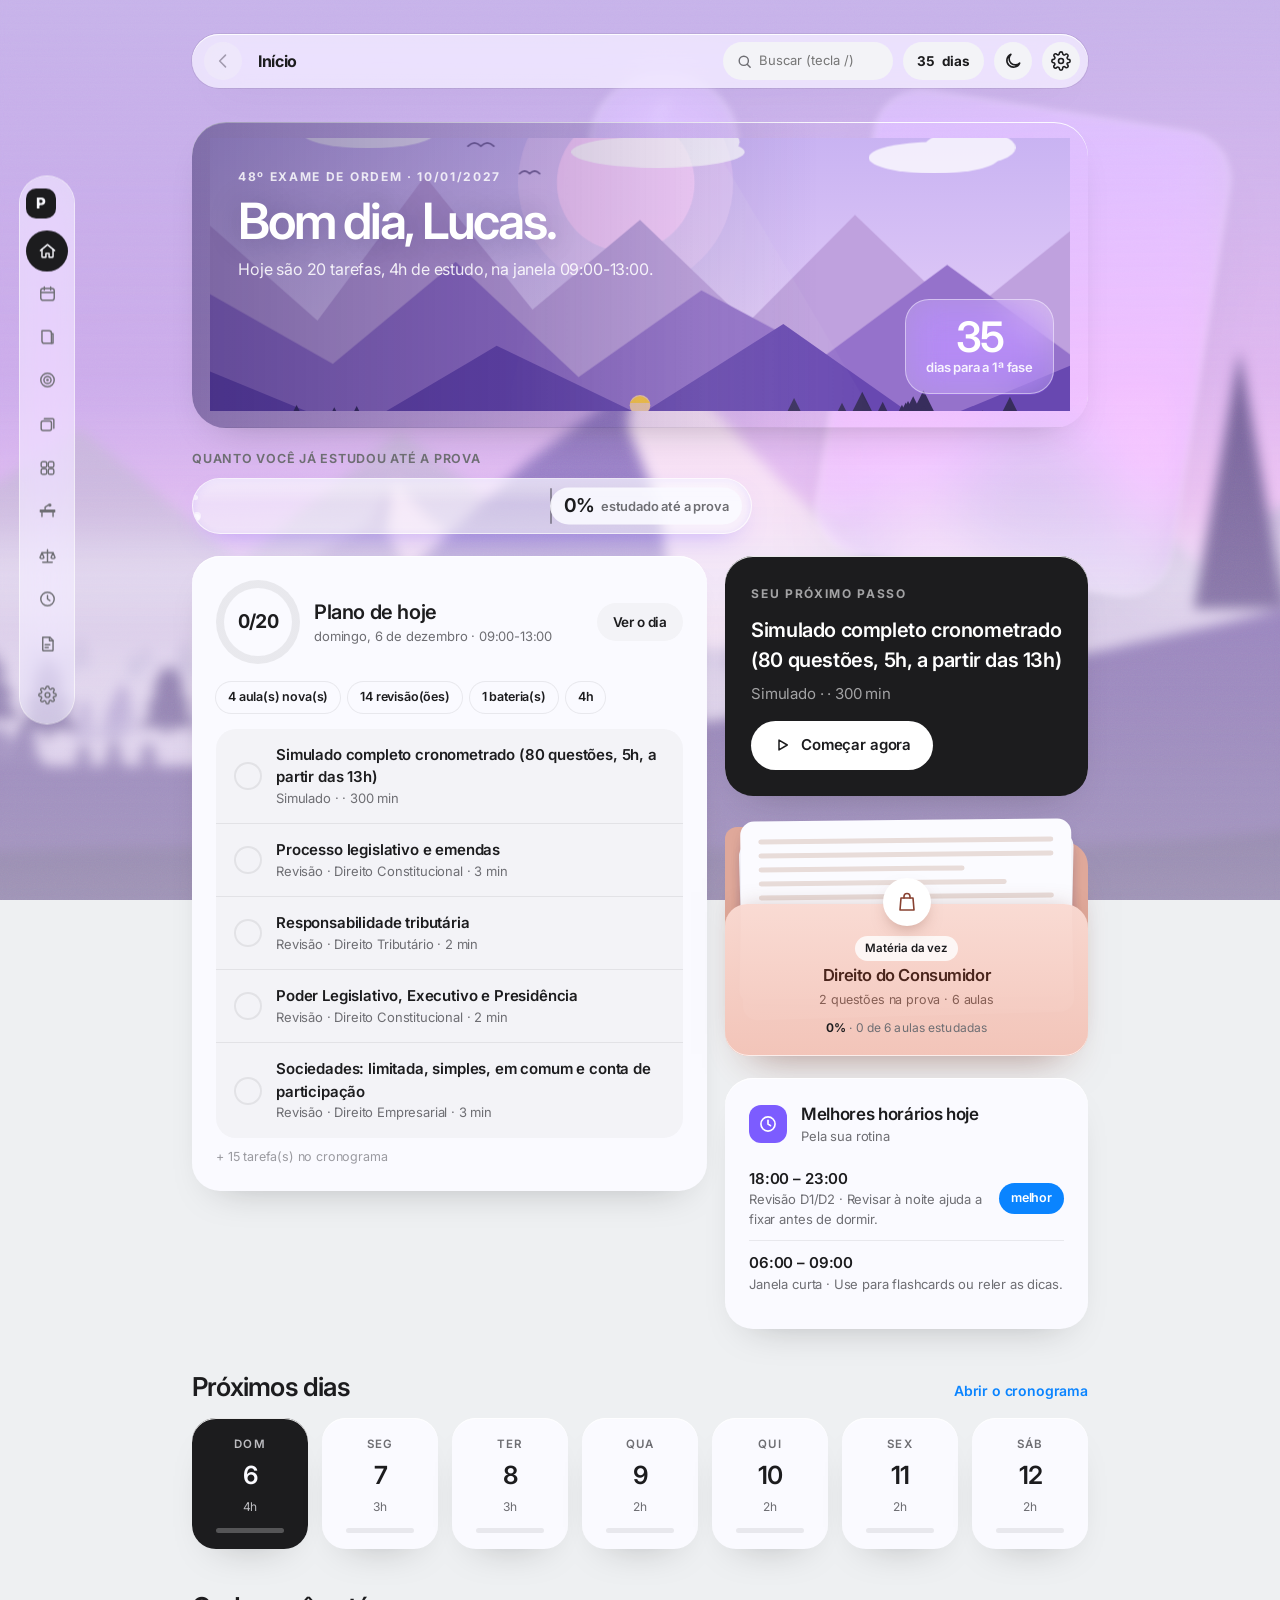
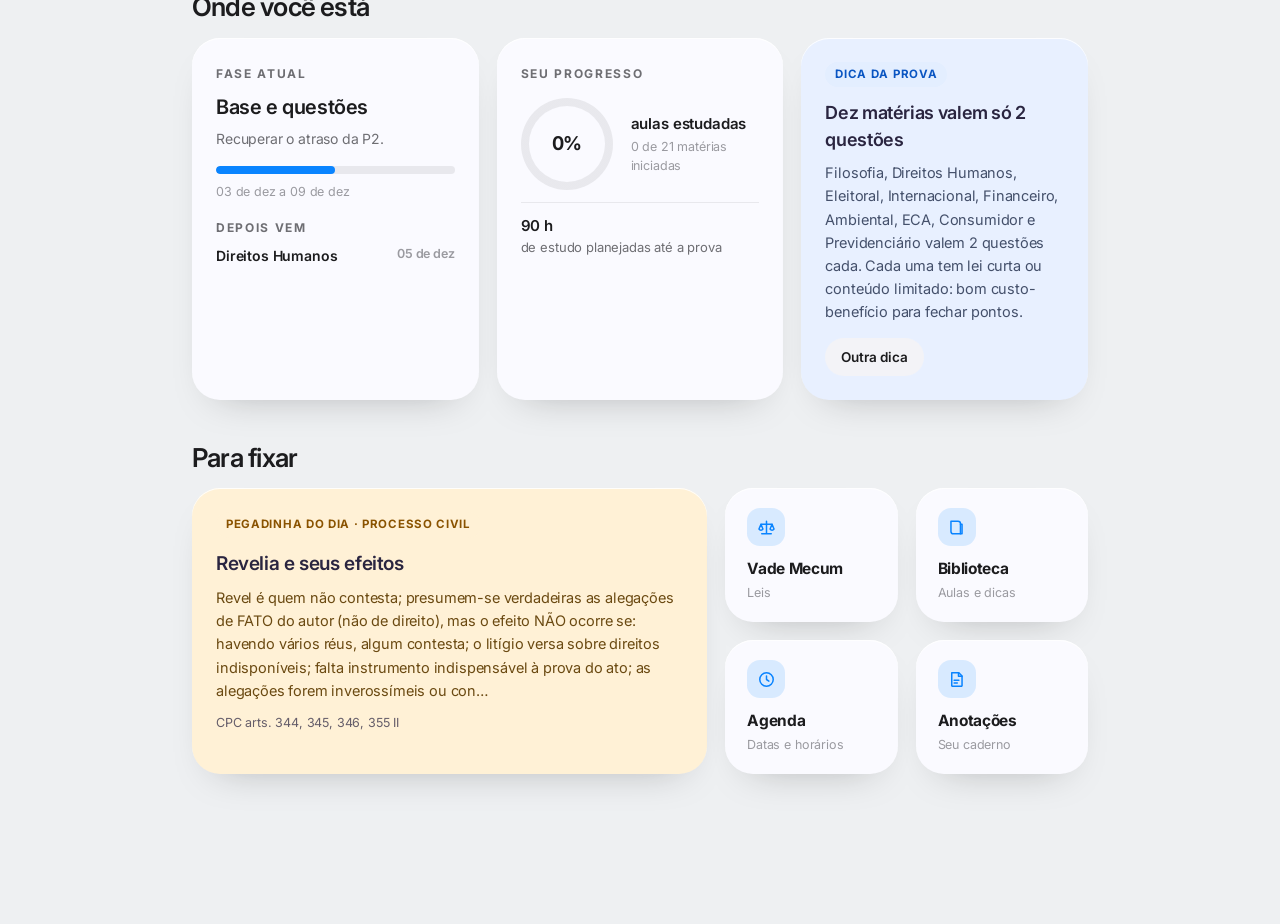
==== novo/index.html @ 9c70353f "Petrus novo: sons mais suaves e graves, volume, formato e cores das pastas, barra no menu" ====
<!doctype html>
<html lang="pt-BR">
<head>
<meta charset="utf-8">
<meta name="viewport" content="width=device-width,initial-scale=1">
<title>Petrus</title>
<meta name="description" content="Petrus: curso, cronograma, vade mecum e agenda para o Exame de Ordem.">
<link rel="preconnect" href="https://fonts.googleapis.com">
<link href="https://fonts.googleapis.com/css2?family=Inter:wght@400;500;600;700&display=swap" rel="stylesheet">
<link rel="stylesheet" href="css/petrus.css?v=20">
<link rel="stylesheet" href="css/layout.css?v=20">
<link rel="stylesheet" href="css/rend.css?v=4">
<link rel="stylesheet" href="css/pasta.css?v=2">
<link rel="stylesheet" href="css/lei.css?v=1">
<link rel="stylesheet" href="css/suave.css?v=3">
<link rel="stylesheet" href="css/ajustes.css?v=1">
</head>
<body>
<div class="bgfx" aria-hidden="true"><div class="bgl a"></div><div class="bgl b"></div><b class="g1"></b><b class="g2"></b><b class="g3"></b><div class="veil"></div><div class="grain"></div></div>
<nav class="rail" aria-label="Menu principal"></nav>
<main class="stage">
  <header class="bar">
    <button class="ib" id="back" aria-label="Voltar"><svg viewBox="0 0 24 24"><path d="M15 5l-7 7 7 7"/></svg></button>
    <div class="ttl" id="ttl">Petrus</div>
    <label class="find"><svg viewBox="0 0 24 24"><circle cx="11" cy="11" r="6.5"/><path d="M20 20l-4.2-4.2"/></svg><input id="gs" type="search" placeholder="Buscar (tecla /)" aria-label="Buscar"></label>
    <span class="chipc" title="Dias para a 1Âª fase"><b id="cnt">--</b> dias</span>
    <button class="ib" id="theme" type="button" aria-label="Alternar claro e escuro" title="Claro / escuro"></button>
    <button class="ib" id="cfg" type="button" aria-label="Abrir ajustes" title="Ajustes"></button>
  </header>
  <div id="view" class="view"></div>
</main>
<script src="dados/config.js"></script>
<script src="dados/materias.js"></script>
<script src="dados/rotina.js"></script>
<script src="dados/leis-indice.js"></script>
<script src="dados/dicas-fgv.js"></script>
<script src="dados/cerebro.js"></script>
<script src="dados/curso.js"></script>
<script src="dados/cronograma.js"></script>
<script src="dados/casos.js"></script>
<script src="dados/comentarios.js?v=2"></script>
<script src="dados/curso-extra.js?v=2"></script>
<script src="js/art.js?v=20"></script>
<script src="js/core.js?v=21"></script>
<script src="js/som.js?v=7"></script>
<script src="js/views.js?v=23"></script>
<script src="js/sim.js?v=20"></script>
<script src="js/ensino.js?v=21"></script>
<script src="js/aula.js?v=22"></script>
<script src="js/teste.js?v=21"></script>
<script src="js/praticar.js?v=20"></script>
<script src="js/rend.js?v=2"></script>
<script src="js/lei.js?v=1"></script>
<script src="js/main.js?v=24"></script>
<script src="js/ajustes.js?v=2"></script>
</body>
</html>
---- novo/css/petrus.css ----
/* PETRUS · site novo (base). 2D, minimalista, estilo Apple.
   Refs: Honk (blocos pastel), Duomo (cartoes em degrade + ilustracao plana), Coreetz/Loch/Segesta (paisagens 2D em camadas),
   Soundbeats (menu lateral de vidro que recolhe), Drops (cartas em leque), paleta neutra Ludba. */
:root{
  --accent:#0A84FF; --accent-ink:#fff; --accent-soft:color-mix(in srgb,var(--accent) 14%,transparent);
  --bg:#EEF0F2; --bg2:#ECEBE4; --surface:#FAFAFF; --surface2:#F3F3F7; --ink:#1C1C1E; --mut:#6E6E73; --mut2:#9A9AA0;
  --line:rgba(28,28,30,.08); --glass:rgba(250,250,255,.66); --shadow:0 1px 0 rgba(255,255,255,.9) inset,0 18px 40px -26px rgba(28,28,30,.35);
  --r:28px; --r2:20px; --r3:14px;
  --font:-apple-system,BlinkMacSystemFont,"SF Pro Display","SF Pro Text","Inter","Segoe UI",system-ui,sans-serif;
  --ease:cubic-bezier(.22,1,.36,1); --spring:cubic-bezier(.34,1.56,.64,1); --dur:.38s;
  --rail:92px; --fs:1;
}
:root[data-mode="dark"]{
  --bg:#0B0B0D; --bg2:#121215; --surface:#1A1A1E; --surface2:#222227; --ink:#F5F5F7; --mut:#A1A1A8; --mut2:#76767E;
  --line:rgba(255,255,255,.09); --glass:rgba(34,34,39,.66); --shadow:0 1px 0 rgba(255,255,255,.05) inset,0 18px 40px -26px rgba(0,0,0,.8);
}
*{box-sizing:border-box;margin:0;padding:0}
html{font-size:calc(16px*var(--fs));-webkit-text-size-adjust:100%}
body{font-family:var(--font);color:var(--ink);background:var(--bg);min-height:100vh;-webkit-font-smoothing:antialiased;letter-spacing:-.011em;line-height:1.5;overflow-x:hidden}
button,input,textarea,select{font:inherit;color:inherit}
button{cursor:pointer;border:0;background:none}
a{color:inherit;text-decoration:none}
::selection{background:var(--accent-soft)}
:focus-visible{outline:2px solid var(--accent);outline-offset:2px;border-radius:8px}

/* ===== casca: menu lateral de vidro (recolhe como no Soundbeats) ===== */
.rail{position:fixed;left:14px;top:14px;bottom:14px;width:var(--rail);z-index:60;display:flex;flex-direction:column;gap:6px;padding:14px 10px;border-radius:32px;
  background:var(--glass);backdrop-filter:blur(26px) saturate(1.6);-webkit-backdrop-filter:blur(26px) saturate(1.6);box-shadow:var(--shadow),0 0 0 1px var(--line);
  transition:width var(--dur) var(--ease),box-shadow var(--dur) var(--ease);overflow:hidden}
.rail:hover,.rail.pin{width:244px}
.rail .brand{display:flex;align-items:center;gap:12px;padding:6px 10px 12px;font-weight:700;font-size:20px;letter-spacing:-.03em;white-space:nowrap}
.rail .brand i{flex:none;width:36px;height:36px;border-radius:12px;background:var(--ink);color:var(--surface);display:grid;place-items:center;font-style:normal;font-size:18px;font-weight:800}
.rail .grp{font-size:11px;font-weight:700;letter-spacing:.14em;text-transform:uppercase;color:var(--mut2);padding:10px 12px 4px;white-space:nowrap;opacity:0;height:0;overflow:hidden;transition:opacity .2s,height .2s}
.rail:hover .grp,.rail.pin .grp{opacity:1;height:28px}
.rail a,.rail .ri{display:flex;align-items:center;gap:14px;padding:11px 14px;border-radius:18px;font-weight:600;font-size:15px;color:var(--mut);white-space:nowrap;transition:background-color .2s,color .2s,transform var(--dur) var(--ease)}
.rail a svg,.rail .ri svg{flex:none;width:22px;height:22px;stroke:currentColor;fill:none;stroke-width:1.8;stroke-linecap:round;stroke-linejoin:round}
.rail a:hover,.rail .ri:hover{background:var(--accent-soft);color:var(--ink)}
.rail a.on{background:var(--ink);color:var(--surface)}
.rail .sp{flex:1}
.rail .sub{display:grid;gap:2px;margin:0 0 4px 22px;padding-left:12px;border-left:2px solid var(--line);max-height:0;overflow:hidden;opacity:0;transition:max-height .5s var(--ease),opacity .3s}
.rail:hover .sub.open,.rail.pin .sub.open{max-height:360px;opacity:1;overflow:auto}
.rail .sub a{padding:7px 10px;font-size:13.5px;font-weight:500;border-radius:12px}
.rail .sub a.on{background:var(--accent-soft);color:var(--ink)}
.rail .dot{width:9px;height:9px;border-radius:50%;flex:none}

.stage{margin-left:calc(var(--rail) + 36px);padding:22px 28px 90px 0;max-width:1240px}
.bar{position:sticky;top:14px;z-index:40;display:flex;align-items:center;gap:10px;padding:8px 8px 8px 10px;border-radius:999px;background:var(--glass);backdrop-filter:blur(22px) saturate(1.5);-webkit-backdrop-filter:blur(22px) saturate(1.5);box-shadow:var(--shadow),0 0 0 1px var(--line);margin-bottom:22px}
.bar .ttl{font-weight:700;font-size:17px;letter-spacing:-.02em;margin-right:auto;padding-left:6px;white-space:nowrap;overflow:hidden;text-overflow:ellipsis}
.bar .ib{width:42px;height:42px;border-radius:50%;display:grid;place-items:center;background:var(--surface2);color:var(--ink);transition:transform var(--dur) var(--spring),background-color .2s}
.bar .ib:hover{transform:scale(1.08);background:var(--accent-soft)}
.bar .ib svg{width:20px;height:20px;stroke:currentColor;fill:none;stroke-width:1.9;stroke-linecap:round;stroke-linejoin:round}
.bar .ib[disabled]{opacity:.35;pointer-events:none}
.bar .chipc{display:flex;align-items:center;gap:7px;padding:9px 14px;border-radius:999px;background:var(--surface2);font-weight:700;font-size:13.5px;white-space:nowrap}
.bar .chipc b{font-variant-numeric:tabular-nums}
.bar .find{position:relative;display:flex;align-items:center}
.bar .find input{width:200px;padding:11px 16px 11px 40px;border-radius:999px;border:0;background:var(--surface2);outline:0;font-size:14px;transition:width var(--dur) var(--ease),box-shadow .2s}
.bar .find input:focus{width:280px;box-shadow:0 0 0 2px var(--accent)}
.bar .find svg{position:absolute;left:13px;width:17px;height:17px;stroke:var(--mut);fill:none;stroke-width:2;stroke-linecap:round}

/* ===== tipografia e blocos ===== */
.view{animation:rise .6s var(--ease) both}
.view>*{animation:rise .7s var(--ease) both}
.view.na,.view.na>*{animation:none}
.rail .ri{width:100%;text-align:left}
.view>*:nth-child(2){animation-delay:.05s}.view>*:nth-child(3){animation-delay:.1s}.view>*:nth-child(4){animation-delay:.15s}.view>*:nth-child(5){animation-delay:.2s}.view>*:nth-child(6){animation-delay:.25s}
@keyframes rise{from{opacity:0;transform:translateY(16px)}to{opacity:1;transform:none}}
h1{font-size:clamp(34px,5.2vw,64px);font-weight:600;letter-spacing:-.045em;line-height:1.02}
h2{font-size:clamp(22px,2.6vw,30px);font-weight:600;letter-spacing:-.03em;line-height:1.1}
h3{font-size:18px;font-weight:600;letter-spacing:-.02em}
.eyebrow{font-size:12px;font-weight:700;letter-spacing:.14em;text-transform:uppercase;color:var(--mut)}
.lead{font-size:clamp(16px,1.5vw,19px);color:var(--mut);max-width:60ch;line-height:1.55}
.muted{color:var(--mut)}.tiny{font-size:12.5px;color:var(--mut2)}
.sec{margin:34px 0 14px;display:flex;align-items:baseline;gap:12px;flex-wrap:wrap}
.sec h2{margin-right:auto}
.sec a.more{font-weight:600;font-size:14px;color:var(--accent)}

.bento{display:grid;grid-template-columns:repeat(12,minmax(0,1fr));gap:16px}
.bento>*{min-width:0}
.c3{grid-column:span 3}.c4{grid-column:span 4}.c5{grid-column:span 5}.c6{grid-column:span 6}.c7{grid-column:span 7}.c8{grid-column:span 8}.c12{grid-column:1/-1}
@media(max-width:1000px){.c3,.c4,.c5,.c6,.c7,.c8{grid-column:span 6}}
@media(max-width:700px){.bento{gap:12px}.c3,.c4,.c5,.c6,.c7,.c8{grid-column:1/-1}}
.card{background:var(--surface);border-radius:var(--r);padding:24px;box-shadow:var(--shadow);position:relative;overflow:hidden}
.card.flat{box-shadow:none;background:var(--surface2)}
.card.tint{background:var(--t,var(--surface2));color:#2a2540}
.card.tint .muted,.card.tint .tiny{color:inherit;opacity:.72}
.rail .lb{opacity:0;transition:opacity .2s}
.rail:hover .lb,.rail.pin .lb{opacity:1}
.card.dark{background:#1C1C1E;color:#F5F5F7}
.card.dark .muted,.card.dark .tiny,.card.dark .eyebrow{color:rgba(245,245,247,.62)}
a.card,.card.tap{transition:transform var(--dur) var(--ease),box-shadow var(--dur) var(--ease);cursor:pointer}
a.card:hover,.card.tap:hover{transform:translateY(-4px)}
a.card:active,.card.tap:active{transform:scale(.985)}

.btn{display:inline-flex;align-items:center;gap:10px;padding:13px 22px;border-radius:999px;background:var(--ink);color:var(--surface);font-weight:600;font-size:15px;transition:transform var(--dur) var(--spring),opacity .2s,box-shadow var(--dur) var(--ease)}
.btn:hover{transform:translateY(-2px);box-shadow:0 12px 24px -12px rgba(28,28,30,.55)}
.btn:active{transform:scale(.96)}
.btn.acc{background:var(--accent);color:var(--accent-ink)}
.btn.ghost{background:var(--surface2);color:var(--ink)}
.btn.sm{padding:9px 16px;font-size:13.5px}
.btn svg{width:18px;height:18px;stroke:currentColor;fill:none;stroke-width:2;stroke-linecap:round;stroke-linejoin:round}
.chip{display:inline-flex;align-items:center;gap:6px;padding:6px 12px;border-radius:999px;background:var(--surface);color:var(--ink);font-size:12.5px;font-weight:600;box-shadow:0 0 0 1px var(--line)}
.chip.fill{background:var(--accent);color:var(--accent-ink);box-shadow:none}
.chips{display:flex;gap:8px;flex-wrap:wrap}

/* controle segmentado (Apple) */
.seg{display:inline-flex;gap:2px;padding:4px;border-radius:999px;background:var(--surface2);max-width:100%;overflow-x:auto}
.seg{scrollbar-width:none}.seg::-webkit-scrollbar{display:none}
.seg button{padding:9px 18px;border-radius:999px;font-weight:600;font-size:14px;color:var(--mut);white-space:nowrap;transition:background-color .25s,color .25s,box-shadow .25s}
.seg button.on{background:var(--surface);color:var(--ink);box-shadow:0 2px 8px rgba(28,28,30,.12)}

/* listas agrupadas (Ajustes do iOS) */
.group{background:var(--surface);border-radius:var(--r2);overflow:hidden;box-shadow:var(--shadow)}
.row{display:flex;align-items:center;gap:14px;padding:15px 18px;border-bottom:1px solid var(--line);min-width:0}
.row:last-child{border-bottom:0}
a.row,.row.tap{transition:background-color .2s;cursor:pointer}
a.row:hover,.row.tap:hover{background:var(--accent-soft)}
.row .grow{flex:1;min-width:0}
.row .grow b{display:block;font-weight:600}
.row .grow span{display:block;font-size:13px;color:var(--mut);overflow:hidden;text-overflow:ellipsis}
.row .ic{flex:none;width:38px;height:38px;border-radius:12px;display:grid;place-items:center;background:var(--c,var(--accent));color:#fff}
.row .ic svg{width:20px;height:20px;stroke:currentColor;fill:none;stroke-width:2;stroke-linecap:round;stroke-linejoin:round}
.row .go{flex:none;color:var(--mut2);font-size:20px}
.chk{flex:none;width:28px;height:28px;border-radius:50%;box-shadow:inset 0 0 0 2px var(--line);display:grid;place-items:center;transition:background-color .25s,transform .35s var(--spring),box-shadow .25s}
.chk svg{width:16px;height:16px;stroke:#fff;fill:none;stroke-width:3;stroke-linecap:round;stroke-linejoin:round;transform:scale(0);transition:transform .35s var(--spring)}
.chk.on{background:var(--accent);box-shadow:none;transform:scale(1.08)}
.chk.on svg{transform:scale(1)}
.row.done .grow b{text-decoration:line-through;color:var(--mut)}

/* switch */
.sw{flex:none;width:52px;height:32px;border-radius:999px;background:var(--surface2);box-shadow:inset 0 0 0 1px var(--line);position:relative;transition:background-color .3s}
.sw::after{content:"";position:absolute;left:3px;top:3px;width:26px;height:26px;border-radius:50%;background:#fff;box-shadow:0 2px 6px rgba(0,0,0,.28);transition:transform .35s var(--spring)}
.sw.on{background:var(--accent)}.sw.on::after{transform:translateX(20px)}

/* progresso */
.prog{height:8px;border-radius:99px;background:var(--line);overflow:hidden}
.prog i{display:block;height:100%;border-radius:99px;background:var(--accent);width:var(--p,0%);transition:width 1s var(--ease)}
.ring{--p:0;--s:84px;width:var(--s);height:var(--s);border-radius:50%;background:conic-gradient(var(--accent) calc(var(--p)*1%),var(--line) 0);display:grid;place-items:center;flex:none}
.ring::before{content:"";grid-area:1/1;width:calc(var(--s) - 16px);height:calc(var(--s) - 16px);border-radius:50%;background:var(--surface)}
.ring b{grid-area:1/1;position:relative;font-size:19px;font-weight:700;letter-spacing:-.03em;font-variant-numeric:tabular-nums}

/* ===== cena 2D (hero) ===== */
.scene{position:relative;border-radius:36px;overflow:hidden;min-height:clamp(340px,52vh,520px);isolation:isolate;box-shadow:var(--shadow)}
.scene svg.art{position:absolute;inset:0;width:100%;height:100%;z-index:-1}
.scene .ly{transition:transform .5s var(--ease);will-change:transform}
.scene::after{content:"";position:absolute;inset:0;background:linear-gradient(90deg,rgba(30,20,80,.42),rgba(30,20,80,0) 70%);z-index:-1;pointer-events:none}
.scene .in{position:relative;padding:clamp(24px,4vw,48px);color:#fff;display:flex;flex-direction:column;gap:14px;max-width:640px}
.scene h1{color:#fff;text-shadow:0 2px 30px rgba(20,10,60,.25)}
.scene .lead{color:rgba(255,255,255,.88)}
.scene .btn{background:#fff;color:#1C1C1E}
.scene .btn.ghost{background:rgba(255,255,255,.22);color:#fff;backdrop-filter:blur(12px)}
.glassb{background:rgba(255,255,255,.22);backdrop-filter:blur(18px) saturate(1.5);-webkit-backdrop-filter:blur(18px) saturate(1.5);border:1px solid rgba(255,255,255,.45);color:#fff;border-radius:24px;padding:16px 20px}

/* cartao de materia (Duomo) */
.mcard{display:flex;flex-direction:column;justify-content:space-between;min-height:210px;padding:22px;border-radius:var(--r);color:#2a2540;background:linear-gradient(160deg,var(--c1),var(--c2));position:relative;overflow:hidden;isolation:isolate;transition:transform var(--dur) var(--ease)}
.mcard:hover{transform:translateY(-5px)}
.mcard svg.art{position:absolute;right:-6%;bottom:-4%;width:78%;height:78%;z-index:-1;opacity:.95}
.mcard .chip{align-self:flex-start;background:rgba(255,255,255,.85);box-shadow:none;color:#2a2540}
.mcard h3{font-size:22px;line-height:1.1;max-width:11ch;margin-top:12px}
.mcard .meta{font-size:12.5px;font-weight:600;opacity:.7}
.mcard .prog{background:rgba(255,255,255,.55);margin-top:10px;max-width:70%}
.mcard .prog i{background:#2a2540}
.grid2{display:grid;grid-template-columns:repeat(auto-fill,minmax(260px,1fr));gap:16px}

/* aulas */
.prose{font-size:17px;line-height:1.75;max-width:70ch}
.prose p{margin:0 0 14px}.prose ul,.prose ol{margin:0 0 14px;padding-left:22px;display:grid;gap:6px}
.prose b{font-weight:650}
.tbw{overflow-x:auto;margin:14px 0;border-radius:var(--r3);box-shadow:0 0 0 1px var(--line)}
.tb{border-collapse:collapse;width:100%;font-size:14.5px;line-height:1.45}
.tb th{background:var(--surface2);text-align:left;font-weight:700;padding:10px 14px;white-space:nowrap}
.tb td{padding:10px 14px;border-top:1px solid var(--line);vertical-align:top}
.co{margin:16px 0;padding:16px 18px;border-radius:var(--r2);background:var(--surface2);border-left:4px solid var(--accent)}
.co .cl{display:block;font-size:11.5px;font-weight:800;letter-spacing:.12em;text-transform:uppercase;margin-bottom:4px;color:var(--accent)}
.co p{margin:0}.co.co-pg{border-color:#FF9F0A}.co.co-pg .cl{color:#C77700}.co.co-go{border-color:#30D158}.co.co-go .cl{color:#1E9A3E}.co.co-ex{border-color:#BF5AF2}.co.co-ex .cl{color:#9B38CC}
details.bk{background:var(--surface);border-radius:var(--r2);box-shadow:var(--shadow);margin-bottom:12px;overflow:hidden}
details.bk summary{list-style:none;display:flex;align-items:center;gap:14px;padding:18px 20px;cursor:pointer}
details.bk summary::-webkit-details-marker{display:none}
details.bk summary .n{flex:none;width:34px;height:34px;border-radius:50%;background:var(--surface2);display:grid;place-items:center;font-weight:700;font-size:14px}
details.bk summary .t{flex:1;min-width:0;font-weight:600;font-size:16.5px;letter-spacing:-.02em}
details.bk summary .t small{display:block;font-weight:500;font-size:13px;color:var(--mut)}
details.bk summary .car{transition:transform .35s var(--ease);color:var(--mut2)}
details.bk[open] summary .car{transform:rotate(90deg)}
details.bk .bd{padding:4px 22px 22px}
.tip{background:var(--surface);border-radius:var(--r2);padding:18px 20px;box-shadow:var(--shadow);display:grid;gap:8px}
.tip .k{justify-self:start}
.tip h4{font-size:16.5px;font-weight:650;letter-spacing:-.02em}
.tip p{font-size:14.5px;color:var(--mut);line-height:1.55}
.tip .src{font-size:12px;color:var(--mut2)}
.kpg{background:#FFF1D6;color:#8A5300}.kreg{background:#E3EEFF;color:#0A55C2}.kpr{background:#FFE1E1;color:#B3261E}.kme{background:#E2F7E8;color:#1E7A3A}.kpa{background:#EFE5FF;color:#6A2FBF}.kmn{background:#FFE6F3;color:#B0286E}
:root[data-mode="dark"] .kpg{background:#3a2a0a;color:#ffc766}:root[data-mode="dark"] .kreg{background:#0f2748;color:#7db4ff}:root[data-mode="dark"] .kpr{background:#40171a;color:#ff8f89}:root[data-mode="dark"] .kme{background:#12301b;color:#7fe09a}:root[data-mode="dark"] .kpa{background:#2a1a47;color:#c9a6ff}:root[data-mode="dark"] .kmn{background:#43152d;color:#ff9fcd}
.kbadge{display:inline-flex;padding:4px 10px;border-radius:999px;font-size:11.5px;font-weight:700;letter-spacing:.06em;text-transform:uppercase}

/* calendario */
.cal{display:grid;grid-template-columns:repeat(7,1fr);gap:6px}
.cal .h{font-size:11px;font-weight:700;color:var(--mut2);text-align:center;letter-spacing:.1em;text-transform:uppercase;padding:4px 0}
.cal .d{aspect-ratio:1;border-radius:14px;display:grid;place-items:center;font-weight:600;font-size:14px;background:var(--surface2);color:var(--mut);position:relative;transition:transform .25s var(--spring),background-color .2s;cursor:pointer}
.cal .d:hover{transform:scale(1.1)}
.cal .d.has{background:color-mix(in srgb,var(--accent) calc(var(--i,0)*45% + 10%),var(--surface2));color:var(--ink)}
.cal .d.on{background:var(--ink);color:var(--surface)}
.cal .d.today{box-shadow:0 0 0 2px var(--accent)}
.cal .d.off{opacity:.25;pointer-events:none}
.cal .d.prova{background:#FF453A;color:#fff}
.cal .d i{position:absolute;bottom:5px;width:5px;height:5px;border-radius:50%;background:#30D158}

/* semana / horarios */
.week{display:grid;grid-template-columns:repeat(7,minmax(0,1fr));gap:10px}
.wd{background:var(--surface);border-radius:var(--r2);padding:12px;display:grid;gap:6px;align-content:start;box-shadow:var(--shadow);min-height:180px}
.wd h4{font-size:12px;letter-spacing:.12em;text-transform:uppercase;color:var(--mut);font-weight:700}
.blk{border-radius:12px;padding:7px 9px;font-size:12px;font-weight:600;line-height:1.25;background:var(--surface2);color:var(--mut)}
.blk small{display:block;font-weight:500;opacity:.8}
.blk.aula{background:#E3EEFF;color:#0A55C2}.blk.estagio{background:#FFE1E1;color:#B3261E}.blk.treino{background:#E2F7E8;color:#1E7A3A}.blk.estudo{background:#EFE5FF;color:#6A2FBF}
.blk.free{background:transparent;box-shadow:inset 0 0 0 1.5px var(--accent);color:var(--accent)}
@media(max-width:900px){.week{grid-template-columns:1fr 1fr}}

/* vade mecum */
.art{padding:16px 18px;border-bottom:1px solid var(--line)}
.art:last-child{border-bottom:0}
.art .an{font-weight:700;font-size:14px;color:var(--accent);margin-bottom:4px}
.art .at{font-size:15.5px;line-height:1.65;white-space:pre-wrap}
.art mark{background:#FFE98A;color:#000;border-radius:4px;padding:0 2px}

/* notas */
.note{background:var(--surface);border-radius:var(--r2);padding:16px 18px;box-shadow:var(--shadow);display:grid;gap:6px}
.note .nt{font-weight:650}.note .nx{white-space:pre-wrap;color:var(--mut);font-size:14.5px}
textarea.in,input.in{width:100%;border:0;border-radius:var(--r3);padding:14px 16px;background:var(--surface2);outline:0;resize:vertical;font-size:15px;line-height:1.5;box-shadow:inset 0 0 0 1px transparent;transition:box-shadow .2s}
textarea.in:focus,input.in:focus{box-shadow:inset 0 0 0 2px var(--accent)}

/* cores (configuracoes) */
.swatches{display:flex;gap:12px;flex-wrap:wrap}
.swatches button{width:44px;height:44px;border-radius:50%;background:var(--c);box-shadow:0 0 0 3px var(--surface),0 0 0 5px transparent;transition:transform .3s var(--spring),box-shadow .25s}
.swatches button:hover{transform:scale(1.12)}
.swatches button.on{box-shadow:0 0 0 3px var(--surface),0 0 0 5px var(--c)}

.toast{position:fixed;left:50%;bottom:30px;transform:translate(-50%,0);padding:12px 20px;border-radius:999px;background:var(--ink);color:var(--surface);font-weight:600;font-size:14px;z-index:99;animation:toast 2.4s var(--ease) both}
@keyframes toast{0%{opacity:0;transform:translate(-50%,20px)}12%,85%{opacity:1;transform:translate(-50%,0)}100%{opacity:0;transform:translate(-50%,10px)}}
.empty{padding:34px;text-align:center;color:var(--mut)}

/* celular: menu vira barra inferior */
@media(max-width:820px){
  .rail{left:12px;right:12px;top:auto;bottom:12px;width:auto!important;flex-direction:row;padding:8px;border-radius:28px;justify-content:space-around;overflow-x:auto}
  .rail .brand,.rail .grp,.rail .sub,.rail .sp,.rail span.lb{display:none!important}
  .rail a,.rail .ri{padding:12px 16px;gap:0;flex:none}
  .stage{margin:0;padding:14px 16px 110px}
  .bar .find{display:none}
}
@media (prefers-reduced-motion:reduce){*,*::before,*::after{animation-duration:.001ms!important;animation-iteration-count:1!important;transition-duration:.001ms!important}}
:root[data-motion="off"] *,:root[data-motion="off"] *::before{animation-duration:.001ms!important;transition-duration:.001ms!important}
---- novo/css/layout.css ----
/* PETRUS · camada de layout (v1.1): mais respiro nas margens, menu lateral que empurra o conteudo (sem sobrepor),
   animacao do menu, vidro fosco no fundo e cartoes de materia mais limpos. Carrega depois de petrus.css. */
:root{--rail-open:256px;--rail-closed:84px;--gutter:60px;--gap:22px}
body{--rw:var(--rail-open)}
body.rc{--rw:var(--rail-closed)}

/* ===== fundo: vidro fosco ===== */
.bgfx{position:fixed;inset:0;z-index:-1;overflow:hidden;pointer-events:none}
.bgfx i{position:absolute;border-radius:50%;filter:blur(80px);opacity:.6;animation:bgdrift 18s ease-in-out infinite alternate}
.bgfx .o1{width:560px;height:560px;left:16%;top:-12%;background:#D3CBFF}
.bgfx .o2{width:480px;height:480px;right:-8%;top:26%;background:#FFDCC8;animation-delay:-6s}
.bgfx .o3{width:440px;height:440px;left:34%;bottom:-18%;background:#BFEBDD;animation-delay:-11s}
.bgfx b{position:absolute;border-radius:48px;background:rgba(255,255,255,.3);border:1px solid rgba(255,255,255,.75);backdrop-filter:blur(30px) saturate(1.5);-webkit-backdrop-filter:blur(30px) saturate(1.5);box-shadow:0 40px 80px -40px rgba(70,60,140,.28);animation:bgdrift 22s ease-in-out infinite alternate}
.bgfx .g1{width:360px;height:470px;right:6%;top:12%;transform:rotate(9deg)}
.bgfx .g2{width:280px;height:280px;left:30%;bottom:5%;transform:rotate(-11deg);border-radius:70px;animation-delay:-8s}
.bgfx .g3{width:150px;height:150px;left:46%;top:8%;border-radius:50%;animation-delay:-4s}
@keyframes bgdrift{from{translate:0 -14px}to{translate:10px 18px}}
:root[data-mode="dark"] .bgfx i{opacity:.34}
:root[data-mode="dark"] .bgfx .o1{background:#4B3FA8}:root[data-mode="dark"] .bgfx .o2{background:#8A4B2B}:root[data-mode="dark"] .bgfx .o3{background:#1F6B5A}
:root[data-mode="dark"] .bgfx b{background:rgba(255,255,255,.06);border-color:rgba(255,255,255,.14);box-shadow:none}

/* ===== fundo por secao: paisagem 2D desfocada + vidro fosco + grao ===== */
.bgfx i{display:none}
.bgl{position:absolute;inset:-4%;opacity:0;transition:opacity 1.4s ease;filter:blur(5px) saturate(1.05);transform:scale(1.02)}
.bgl.on{opacity:1}
.bgl svg{width:100%;height:100%;display:block;animation:bgfloat 40s ease-in-out infinite alternate}
@keyframes bgfloat{from{transform:scale(1.03) translate(-8px,0)}to{transform:scale(1.07) translate(10px,-6px)}}
.bgfx .veil{position:absolute;inset:0;background:linear-gradient(180deg,rgba(250,250,255,.46),rgba(250,250,255,.24) 42%,rgba(250,250,255,.5));backdrop-filter:blur(3px)}
:root[data-mode="dark"] .bgfx .veil{background:linear-gradient(180deg,rgba(8,8,16,.34),rgba(8,8,16,.12) 42%,rgba(8,8,16,.4))}
.bgfx .grain{position:absolute;inset:0;opacity:.09;mix-blend-mode:overlay;background-image:url("data:image/svg+xml,%3Csvg xmlns='http://www.w3.org/2000/svg' width='220' height='220'%3E%3Cfilter id='n'%3E%3CfeTurbulence type='fractalNoise' baseFrequency='.85' numOctaves='2' stitchTiles='stitch'/%3E%3C/filter%3E%3Crect width='100%25' height='100%25' filter='url(%23n)'/%3E%3C/svg%3E")}
.bgfx b{background:rgba(255,255,255,.2);border-color:rgba(255,255,255,.55);backdrop-filter:blur(34px) saturate(1.5);-webkit-backdrop-filter:blur(34px) saturate(1.5)}
@media(prefers-reduced-motion:reduce){.bgl svg{animation:none}}
:root[data-motion="off"] .bgl svg{animation:none}

/* ===== menu em pilula: recolhido por padrao, abre ao passar o mouse (vidro fosco + brilhos roxos) ===== */
.rail{position:fixed;left:20px;top:50%;bottom:auto;transform:translateY(-50%);width:54px!important;max-height:calc(100vh - 36px);padding:8px 6px;border-radius:999px;gap:2px;overflow-y:auto;overflow-x:hidden;scrollbar-width:none;
  background:rgba(250,250,255,.5);backdrop-filter:blur(30px) saturate(1.7);-webkit-backdrop-filter:blur(30px) saturate(1.7);box-shadow:0 0 0 1px rgba(255,255,255,.7),0 24px 60px -28px rgba(70,50,160,.45);
  transition:width .6s var(--ease),border-radius .6s var(--ease),box-shadow .5s var(--ease),padding .5s var(--ease)}
.rail::-webkit-scrollbar{display:none}
:root[data-mode="dark"] .rail{background:rgba(30,30,36,.5);box-shadow:0 0 0 1px rgba(255,255,255,.1),0 24px 60px -28px rgba(0,0,0,.8)}
.rail:hover,.rail.open{width:226px!important;border-radius:28px;padding:12px 10px}
.rail a svg,.rail .ri svg{width:19px;height:19px}
.rail>*{flex:none}
.rail>.sp{flex:0 0 6px}
.rail .brand{padding:4px 0 8px;justify-content:center;gap:12px}
.rail .brand i{width:30px;height:30px;font-size:15px;border-radius:10px}
.rail .bl{display:flex;align-items:center;gap:12px;white-space:nowrap}
.rail .brand .lb{font-size:19px}
.rail:hover .brand,.rail.open .brand{justify-content:flex-start;padding-left:6px}
.rail a,.rail .ri{position:relative;z-index:1;justify-content:center;gap:0;padding:10px 0;border-radius:999px;font-size:14px}
.rail:hover a,.rail.open a{justify-content:flex-start;gap:12px;padding:9px 12px;border-radius:16px}
.rail a.on{background:transparent;color:var(--surface)}
.rail a svg{flex:none}
.rail .lb{max-width:0;opacity:0;white-space:nowrap;overflow:hidden;transform:translateX(-8px);transition:max-width .5s var(--ease),opacity .3s,transform .5s var(--ease)}
.rail:hover .lb,.rail.open .lb{max-width:190px;opacity:1;transform:none;transition-delay:0s,.1s,0s}
.rail .grp{opacity:0;max-height:0;padding:0 14px;overflow:hidden;height:auto;transition:opacity .3s,max-height .4s var(--ease),padding .4s var(--ease)}
.rail:hover .grp,.rail.open .grp{opacity:1;max-height:40px;padding:14px 14px 6px;transition-delay:.1s,0s,0s}
.rail .ind{position:absolute;left:6px;right:6px;top:0;height:0;border-radius:999px;background:var(--ink);z-index:0;opacity:0;transition:top .55s var(--spring),height .4s var(--ease),left .5s var(--ease),right .5s var(--ease),border-radius .5s,opacity .3s}
.rail:hover .ind,.rail.open .ind{left:10px;right:10px;border-radius:16px}
.rail .sub{display:grid;margin:0 0 4px 22px;max-height:0;opacity:0;overflow:hidden;transition:max-height .6s var(--ease),opacity .3s}
.rail .sub a{flex:none;padding:7px 10px;font-size:13.5px;justify-content:flex-start;gap:10px}
.rail:hover .sub.open,.rail.open .sub.open{max-height:300px;opacity:1;overflow-y:auto;overflow-x:hidden;scrollbar-width:thin}
.rail .sub a.on{background:var(--accent-soft);color:var(--ink)}
.rail.anim{animation:none}
.rail.burst{box-shadow:0 0 0 1px rgba(167,139,250,.28),0 0 30px rgba(139,92,246,.16),0 24px 60px -28px rgba(70,50,160,.4)}
.rail.burst::after{content:"";position:absolute;inset:0;border-radius:inherit;pointer-events:none;z-index:2;background:linear-gradient(115deg,transparent 38%,rgba(190,165,255,.22) 50%,transparent 62%);background-size:260% 100%;animation:shine 1.8s cubic-bezier(.45,0,.2,1) forwards}
@keyframes shine{from{background-position:130% 0}to{background-position:-70% 0}}
.sparks{position:fixed;left:0;top:0;width:0;height:0;z-index:75;pointer-events:none}
.spk{position:fixed;width:var(--s);height:var(--s);opacity:0;filter:drop-shadow(0 0 4px rgba(139,92,246,.45));animation:spk var(--d) cubic-bezier(.4,0,.2,1) var(--dl) forwards}
.spk svg{width:100%;height:100%;display:block}
@keyframes spk{0%{opacity:0;transform:scale(.2) rotate(0)}40%{opacity:.7;transform:scale(1) rotate(25deg)}100%{opacity:0;transform:scale(.5) rotate(60deg) translateY(-10px)}}

/* ===== conteudo menor e afastado das bordas ===== */
html{font-size:calc(15px*var(--fs))}
.stage{margin:0 auto;width:min(1020px,calc(100vw - 2*clamp(120px,15vw,280px)));max-width:none;padding:34px 0 150px;transition:none}
.bar{margin-bottom:34px;padding:8px 8px 8px 12px}
.bar .ib{width:38px;height:38px}
.bar .ttl{font-size:16px}
.bar .find input{width:170px;padding:9px 14px 9px 36px;font-size:13px}.bar .find input:focus{width:240px}
.bento{gap:18px}
.grid2{gap:18px;grid-template-columns:repeat(auto-fill,minmax(210px,1fr))}
.card{padding:24px}
.sec{margin:44px 0 16px}
h1{font-size:clamp(30px,3.8vw,48px)}
h2{font-size:clamp(20px,2.1vw,26px)}
.lead{font-size:16px}
.scene{border-radius:34px;min-height:clamp(280px,40vh,400px)}
.scene .in{padding:clamp(26px,4vw,46px)}
.scene h1{font-size:clamp(30px,4vw,50px)}
.group .row{padding:15px 18px}
.cover{padding:24px;min-height:200px;border-radius:26px}
.cv-ic{width:52px;height:52px;border-radius:18px}.cv-ic svg{width:26px;height:26px}
.cover h3{font-size:18px}
.tip{padding:18px 20px}
@media(max-width:1200px){.c3,.c4,.c5,.c6,.c7,.c8{grid-column:span 6}}
@media(max-width:820px){.c3,.c4,.c5,.c6,.c7,.c8{grid-column:1/-1}}
/* ===== cartao de materia: mais limpo, ilustracao como faixa suave embaixo ===== */
.mcard{min-height:250px;padding:26px;justify-content:flex-start;gap:12px;background:linear-gradient(170deg,var(--c1),var(--c2))}
.mcard>div{position:relative;z-index:1}
.mcard svg.art{position:absolute;left:0;right:0;bottom:0;top:auto;width:100%;height:56%;z-index:0;opacity:.8;-webkit-mask-image:linear-gradient(to bottom,transparent 0,#000 55%);mask-image:linear-gradient(to bottom,transparent 0,#000 55%)}
.mcard h3{max-width:none;font-size:23px;margin-top:14px}
.mcard .prog{max-width:60%}
.card.mcard{padding:26px}

/* ===== capas minimalistas (ref. barra com icone de linha e nome embaixo) ===== */
.cover{display:flex;flex-direction:column;gap:8px;padding:24px;border-radius:26px;background:var(--surface);box-shadow:var(--shadow);min-height:200px;transition:transform .5s var(--ease),box-shadow .5s var(--ease)}
.cover:hover{transform:translateY(-6px);box-shadow:0 1px 0 rgba(255,255,255,.9) inset,0 30px 50px -30px hsl(var(--h) 55% 30% / .5)}
.cover:active{transform:scale(.985)}
.cv-ic{width:52px;height:52px;border-radius:18px;background:hsl(var(--h) 75% 94%);color:hsl(var(--h) 45% 30%);display:grid;place-items:center;margin-bottom:8px;transition:background-color .35s,color .35s,transform .6s var(--spring)}
.cv-ic svg{width:26px;height:26px;stroke:currentColor;fill:none;stroke-width:1.6;stroke-linecap:round;stroke-linejoin:round}
.cover:hover .cv-ic{background:hsl(var(--h) 62% 52%);color:#fff;transform:rotate(-7deg) scale(1.07)}
.cover h3{font-size:18px;line-height:1.18;letter-spacing:-.025em}
.cv-meta{font-size:13px;color:var(--mut)}
.cover .prog{margin-top:auto;height:6px}
.cover .prog i{background:hsl(var(--h) 62% 52%)}
.cv-go{font-size:12.5px;font-weight:600;color:var(--mut2)}
:root[data-mode="dark"] .cv-ic{background:hsl(var(--h) 32% 20%);color:hsl(var(--h) 80% 78%)}
.grid2{grid-template-columns:repeat(auto-fill,minmax(205px,1fr))}

/* ===== pasta de arquivo: folhas saem ao passar o mouse; ao clicar a pasta abre e vira a materia ===== */
.folder{position:relative;display:block;height:226px;perspective:1000px;transition:transform .6s var(--ease)}
.folder:hover{transform:translateY(-4px)}
.fd-back{position:absolute;left:0;right:0;top:20px;bottom:0;border-radius:6px 24px 24px 24px;background:hsl(var(--h) 52% 74%);box-shadow:0 24px 40px -26px hsl(var(--h) 55% 28% / .55)}
.fd-back::before{content:"";position:absolute;left:0;top:-15px;width:42%;height:22px;border-radius:12px 14px 0 0;background:hsl(var(--h) 52% 74%)}
.fd-sheet{position:absolute;left:14px;right:14px;bottom:30px;height:150px;border-radius:14px;background:#FBFBFF;box-shadow:0 6px 16px -8px rgba(40,30,90,.35);padding:18px 18px 0;display:grid;align-content:start;gap:9px;overflow:hidden;
  transform:translateY(var(--y)) rotate(var(--r));transition:transform .75s var(--spring),box-shadow .5s}
.fd-sheet i{display:block;height:5px;border-radius:3px;background:hsl(var(--h) 25% 88%)}
.fd-sheet i:nth-child(3n){width:70%}.fd-sheet i:nth-child(4n){width:84%}
.fd-sheet.s1{--y:0px;--r:-1.2deg}.fd-sheet.s2{--y:-7px;--r:.9deg}.fd-sheet.s3{--y:-13px;--r:-.4deg}
.folder:hover .fd-sheet.s1{--y:-22px;--r:-3.2deg}
.folder:hover .fd-sheet.s2{--y:-36px;--r:2.4deg;transition-delay:.04s}
.folder:hover .fd-sheet.s3{--y:-50px;--r:-1deg;transition-delay:.08s}
.fd-front{position:absolute;left:0;right:0;bottom:0;top:62px;border-radius:22px 24px 24px 24px;padding:20px 22px;display:flex;flex-direction:column;gap:6px;
  background:linear-gradient(180deg,hsl(var(--h) 78% 90% / .96),hsl(var(--h) 70% 84% / .98));box-shadow:0 -1px 0 rgba(255,255,255,.7) inset,0 -10px 24px -16px hsl(var(--h) 50% 30% / .35);
  transform-origin:50% 100%;transition:transform .8s var(--ease)}
.folder:hover .fd-front{transform:rotateX(-5deg)}
.fd-front .cv-ic{position:absolute;right:18px;top:-24px;width:48px;height:48px;border-radius:50%;background:#fff;color:hsl(var(--h) 48% 36%);box-shadow:0 8px 18px -8px hsl(var(--h) 50% 30% / .5);margin:0}
.fd-front .cv-ic svg{width:24px;height:24px}
.folder:hover .fd-front .cv-ic{background:hsl(var(--h) 62% 52%);color:#fff;transform:rotate(-8deg) scale(1.08)}
.fd-front h3{font-size:17.5px;line-height:1.18;letter-spacing:-.025em;color:hsl(var(--h) 45% 20%);margin-top:6px;padding-right:34px}
.fd-front .cv-meta{font-size:12.5px;color:hsl(var(--h) 30% 32%);opacity:.8}
.fd-front .prog{display:block;margin-top:auto;height:6px;background:rgba(255,255,255,.65)}
.fd-front .prog i{background:hsl(var(--h) 62% 46%)}
.fd-front .cv-go{font-size:12px;font-weight:600;color:hsl(var(--h) 35% 30%);opacity:.75}
.fd-chip{align-self:flex-start;background:rgba(255,255,255,.8);box-shadow:none;font-size:11.5px;padding:4px 10px}
:root[data-mode="dark"] .fd-back,:root[data-mode="dark"] .fd-back::before{background:hsl(var(--h) 34% 30%)}
:root[data-mode="dark"] .fd-front{background:linear-gradient(180deg,hsl(var(--h) 32% 24% / .97),hsl(var(--h) 30% 19%))}
:root[data-mode="dark"] .fd-front h3{color:hsl(var(--h) 60% 90%)}:root[data-mode="dark"] .fd-front .cv-meta,:root[data-mode="dark"] .fd-front .cv-go{color:hsl(var(--h) 40% 80%)}
:root[data-mode="dark"] .fd-sheet{background:#E9E9F2}
/* clique: a pasta abre (frente dobra, folhas sobem) antes da transicao */
.folder.opening{transform:translateY(-6px) scale(1.03)}
.folder.opening .fd-front{transform:rotateX(-62deg);transition-duration:.55s}
.folder.opening .fd-sheet.s1{--y:-58px;--r:-4deg}.folder.opening .fd-sheet.s2{--y:-78px;--r:3deg}.folder.opening .fd-sheet.s3{--y:-98px;--r:-1.5deg}
::view-transition-group(matcard){animation-duration:.7s;animation-timing-function:cubic-bezier(.22,1,.36,1)}
::view-transition-old(matcard),::view-transition-new(matcard){animation-duration:.5s}
@media(prefers-reduced-motion:reduce){.fd-sheet,.fd-front,.folder{transition:none}}
:root[data-motion="off"] .fd-sheet,:root[data-motion="off"] .fd-front,:root[data-motion="off"] .folder{transition:none}

/* troca de tema com revelacao circular */
html.vt-theme::view-transition-old(root){animation:vtfo 1s cubic-bezier(.4,0,.2,1) both;mix-blend-mode:normal}
html.vt-theme::view-transition-new(root){animation:vtfi 1s cubic-bezier(.4,0,.2,1) both;mix-blend-mode:normal}
@keyframes vtfo{to{opacity:0}}@keyframes vtfi{from{opacity:0}}

/* ===== modo escuro suave: menos saturacao, menos contraste, minimalista ===== */
:root[data-mode="dark"]{--bg:#121216;--bg2:#15151a;--surface:#1C1C21;--surface2:#26262D;--ink:#F4F4F7;--mut:#BBBBC5;--mut2:#92929D;--line:rgba(255,255,255,.1);--glass:rgba(32,32,38,.6);--shadow:0 1px 0 rgba(255,255,255,.03) inset,0 16px 36px -26px rgba(0,0,0,.7)}
:root[data-mode="dark"] .bgl{filter:blur(6px) saturate(.75) brightness(.85)}
:root[data-mode="dark"] .bgfx .veil{background:linear-gradient(180deg,rgba(20,20,26,.52),rgba(20,20,26,.36) 45%,rgba(20,20,26,.58))}
:root[data-mode="dark"] .bgfx .grain{opacity:.06}
:root[data-mode="dark"] .bgfx b{background:rgba(255,255,255,.04);border-color:rgba(255,255,255,.1)}
:root[data-mode="dark"] .card.tint{background:var(--surface2)!important;color:var(--ink)}
:root[data-mode="dark"] .card.tint *:not(.kbadge){color:inherit;opacity:1}
:root[data-mode="dark"] .card.tint p{color:var(--mut)!important}
:root[data-mode="dark"] .card.tint h3,:root[data-mode="dark"] .card.tint h4{color:var(--ink)!important}
:root[data-mode="dark"] .tiny,:root[data-mode="dark"] .muted,:root[data-mode="dark"] .row .grow span{color:var(--mut)}
:root[data-mode="dark"] .eyebrow{color:var(--mut)}
:root[data-mode="dark"] .rail a{color:#C9C9D3}
:root[data-mode="dark"] .rail a:hover{color:#fff}
:root[data-mode="dark"] .bar .ttl,:root[data-mode="dark"] h1,:root[data-mode="dark"] h2,:root[data-mode="dark"] h3{color:var(--ink)}
:root[data-mode="dark"] .prose,:root[data-mode="dark"] .at,:root[data-mode="dark"] .tip p{color:#E6E6EC}
:root[data-mode="dark"] .tip h4,:root[data-mode="dark"] .prose b,:root[data-mode="dark"] .row .grow b{color:#fff}
:root[data-mode="dark"] .co{background:#2A2A32}
:root[data-mode="dark"] .tb th{background:#2A2A32}
:root[data-mode="dark"] .card.dark{background:#1A1A1F}
:root[data-mode="dark"] .scene svg.art{filter:saturate(.62) brightness(.8)}
:root[data-mode="dark"] .scene::after{background:linear-gradient(90deg,rgba(14,14,20,.5),rgba(14,14,20,0) 70%)}
:root[data-mode="dark"] .btn{background:#DADADF;color:#17171b}
:root[data-mode="dark"] .btn.ghost{background:var(--surface2);color:var(--ink)}
:root[data-mode="dark"] .rail a.on{color:#17171b}
:root[data-mode="dark"] .rail .ind{background:#DADADF}
:root[data-mode="dark"] .rail{background:rgba(30,30,36,.55)}
:root[data-mode="dark"] .seg button.on{background:var(--surface);box-shadow:none}
:root[data-mode="dark"] .cv-ic{background:hsl(var(--h) 22% 22%);color:hsl(var(--h) 45% 78%)}
:root[data-mode="dark"] .fd-back,:root[data-mode="dark"] .fd-back::before{background:hsl(var(--h) 22% 27%)}
:root[data-mode="dark"] .fd-front{background:linear-gradient(180deg,hsl(var(--h) 20% 24% / .97),hsl(var(--h) 20% 19%))}
:root[data-mode="dark"] .fd-front h3{color:hsl(var(--h) 30% 88%)}
:root[data-mode="dark"] .fd-front .cv-meta,:root[data-mode="dark"] .fd-front .cv-go{color:hsl(var(--h) 18% 74%)}
:root[data-mode="dark"] .fd-sheet{background:#C9C9D2}
:root[data-mode="dark"] .fd-sheet i{background:hsl(var(--h) 12% 76%)}
:root[data-mode="dark"] .fd-front .cv-ic{background:#2c2c33;color:hsl(var(--h) 45% 80%)}
:root[data-mode="dark"] .prog i,:root[data-mode="dark"] .fd-front .prog i{background:hsl(var(--h,260) 35% 62%)}
:root[data-mode="dark"] .chip.fill,:root[data-mode="dark"] .btn.acc{filter:saturate(.7)}
:root[data-mode="dark"] .sparks{opacity:.7}

/* ===== estante de simulados (2D, cor propria) ===== */
.estante{position:relative;border-radius:40px;padding:44px 34px 12px;background:linear-gradient(180deg,#F6EBDC,#EFDFC8);box-shadow:inset 0 0 0 1px rgba(255,255,255,.7),inset 0 10px 40px -20px rgba(120,80,30,.25),0 40px 70px -40px rgba(90,60,20,.45);overflow:hidden}
.estante::before{content:"";position:absolute;inset:14px;border-radius:30px;box-shadow:inset 0 0 0 2px rgba(190,150,100,.28);pointer-events:none}
.shelf-row{position:relative;display:flex;align-items:flex-end;justify-content:center;gap:16px;min-height:262px;padding:0 10px}
.shelf-row .plant{width:54px;height:82px;margin-left:8px;flex:none;align-self:flex-end;transform-origin:50% 100%;animation:sway 6s ease-in-out infinite alternate}
@keyframes sway{from{transform:rotate(-2deg)}to{transform:rotate(2.5deg)}}
.board{height:16px;margin:0 -34px 34px;background:linear-gradient(180deg,#D9BC93,#C79F73);box-shadow:0 14px 18px -10px rgba(90,60,20,.45);border-radius:2px}
:root[data-mode="dark"] .estante{background:linear-gradient(180deg,#2B2622,#231F1C);box-shadow:inset 0 0 0 1px rgba(255,255,255,.06),0 40px 70px -40px rgba(0,0,0,.7)}
:root[data-mode="dark"] .estante::before{box-shadow:inset 0 0 0 2px rgba(255,255,255,.05)}
:root[data-mode="dark"] .board{background:linear-gradient(180deg,#5B4B3B,#4A3C2F)}
.book{position:relative;flex:none;width:var(--bw);height:var(--bh);display:flex;flex-direction:column;align-items:center;justify-content:space-between;padding:14px 6px 12px;border-radius:9px 9px 3px 3px;color:#fff;cursor:pointer;
  background:linear-gradient(90deg,hsl(var(--h) 52% 60%),hsl(var(--h) 58% 68%) 52%,hsl(var(--h) 52% 58%));box-shadow:inset 0 0 0 1px rgba(255,255,255,.28),inset 3px 0 0 rgba(255,255,255,.18),0 12px 18px -10px rgba(60,40,20,.55);
  transform:translateY(0) rotate(0);transition:transform .7s var(--spring),box-shadow .5s,filter .5s}
.book:hover{transform:translateY(-18px) rotate(-1.6deg);box-shadow:inset 0 0 0 1px rgba(255,255,255,.3),0 28px 28px -16px rgba(60,40,20,.55)}
.book.sel{transform:translateY(-12px)}
.book:active{transform:translateY(-8px) scale(.98)}
.bk-top{width:62%;height:6px;border-radius:4px;background:rgba(255,255,255,.62);box-shadow:0 10px 0 rgba(255,255,255,.35)}
.bk-title{writing-mode:vertical-rl;transform:rotate(180deg);font-weight:700;font-size:15px;letter-spacing:.07em;text-shadow:0 1px 2px rgba(0,0,0,.18)}
.bk-num{width:30px;height:30px;border-radius:50%;background:rgba(255,255,255,.9);color:hsl(var(--h) 50% 32%);display:grid;place-items:center;font-weight:800;font-size:14px}
.book{justify-content:flex-start;gap:12px}
.bk-title{flex:1;display:flex;align-items:center;justify-content:center}
.bk-badge{position:relative;flex:none;width:28px;height:28px;border-radius:50%;background:rgba(255,255,255,.88);color:hsl(var(--h) 40% 34%);display:grid;place-items:center}
.bk-badge svg{width:15px;height:15px;stroke:currentColor;fill:none;stroke-width:2.2;stroke-linecap:round;stroke-linejoin:round}
.bk-badge.ok{background:#34C759;color:#fff}.bk-badge.go{background:#fff}
.bk-score{order:9;flex:none;font-size:12px;font-weight:800;background:rgba(0,0,0,.28);padding:2px 8px;border-radius:99px}
.book.st-locked{filter:saturate(.3) brightness(1.04);opacity:.88}
.book.st-locked:hover{transform:translateY(-6px) rotate(.8deg)}
.book.st-open{animation:glowb 3.2s ease-in-out infinite}
@keyframes glowb{0%,100%{box-shadow:inset 0 0 0 1px rgba(255,255,255,.28),0 12px 18px -10px rgba(60,40,20,.55)}50%{box-shadow:inset 0 0 0 1px rgba(255,255,255,.4),0 0 0 4px hsl(var(--h) 80% 70% / .35),0 12px 22px -10px rgba(60,40,20,.55)}}
.qopt{display:flex;gap:14px;align-items:flex-start;width:100%;text-align:left;padding:15px 18px;border-radius:18px;background:var(--surface2);box-shadow:inset 0 0 0 1.5px transparent;font-size:15px;line-height:1.5;transition:box-shadow .25s,background-color .25s,transform .35s var(--spring)}
.qopt b{flex:none;width:28px;height:28px;border-radius:50%;background:var(--surface);display:grid;place-items:center;font-size:13px}
button.qopt:hover{box-shadow:inset 0 0 0 1.5px var(--accent);transform:translateX(3px)}
.qopt.sel{background:var(--accent-soft);box-shadow:inset 0 0 0 2px var(--accent)}
.qopt.sel b{background:var(--accent);color:#fff}
.qopt.right{background:rgba(52,199,89,.16);box-shadow:inset 0 0 0 2px #34C759}
.qopt.wrong{background:rgba(255,69,58,.14);box-shadow:inset 0 0 0 2px #FF6A60}
.qmap{display:flex;flex-wrap:wrap;gap:8px}
.qd{width:34px;height:34px;border-radius:11px;background:var(--surface);font-size:12.5px;font-weight:600;color:var(--mut);box-shadow:inset 0 0 0 1px var(--line);transition:transform .3s var(--spring)}
.qd:hover{transform:scale(1.1)}.qd.a{background:var(--accent-soft);color:var(--ink)}.qd.c{background:var(--ink);color:var(--surface)}
@media(max-width:760px){.shelf-row{flex-wrap:wrap;min-height:0;gap:12px}.estante{padding:30px 16px 10px}.board{margin:0 -16px 24px}.book{height:200px!important}}

/* ===== interior dos livros: aula, caso real, lei seca, teste ===== */
.bkbox{margin-top:20px;padding:18px 20px;border-radius:20px;background:var(--surface2)}
.bkbox .rg{margin-top:12px;padding-top:12px;border-top:1px solid var(--line)}.bkbox .rg:first-of-type{border-top:0;padding-top:0}
.bkbox .rg b{font-size:15px}.bkbox .rg p{font-size:14.5px;color:var(--mut);line-height:1.6;margin-top:4px}.bkbox .rg p.pg{color:var(--ink)}
.pre{margin-bottom:16px;padding:14px 18px;border-radius:18px;background:var(--accent-soft)}.pre p{margin-top:4px;font-size:14.5px;line-height:1.6}
.lsec{margin-top:18px;padding:16px 20px;border-radius:20px;background:var(--surface2)}
.chip.lei{text-decoration:none;color:var(--ink)}.chip.lei svg{width:14px;height:14px;stroke:currentColor;fill:none;stroke-width:2;stroke-linecap:round;stroke-linejoin:round}.chip.lei:hover{background:var(--accent-soft)}
details.qex{margin-top:12px;border-radius:18px;background:var(--surface);box-shadow:inset 0 0 0 1px var(--line);padding:0}
details.qex>summary{list-style:none;cursor:pointer;padding:14px 18px;font-weight:600;font-size:14.5px}details.qex>summary::-webkit-details-marker{display:none}
details.qex[open]>summary{border-bottom:1px solid var(--line)}
details.qex .qcase{padding:16px 18px 18px}
.fb{margin-top:20px;padding:20px 22px;border-radius:22px}
.fb h3{font-size:19px;margin-bottom:6px}.fb p{font-size:15px;line-height:1.6}
.fb.ok{background:rgba(52,199,89,.13);box-shadow:inset 0 0 0 1.5px rgba(52,199,89,.5)}
.fb.no{background:rgba(255,159,10,.12);box-shadow:inset 0 0 0 1.5px rgba(255,159,10,.5)}
button.qopt:disabled{cursor:default;opacity:.95}button.qopt:disabled:hover{transform:none;box-shadow:inset 0 0 0 1.5px transparent}
.qopt.right:disabled:hover{box-shadow:inset 0 0 0 2px #34C759}.qopt.wrong:disabled:hover{box-shadow:inset 0 0 0 2px #FF6A60}
.art.alvo{background:var(--accent-soft);box-shadow:inset 3px 0 0 var(--accent)}

/* ===== flashcards: carta que vira ===== */
.fcx-wrap{margin-top:26px}
.fcx{perspective:1400px;max-width:620px;margin:0 auto;cursor:pointer;outline:0}
.fcx-in{position:relative;min-height:340px;transform-style:preserve-3d;transition:transform .8s var(--spring)}
.fcx.flip .fcx-in{transform:rotateY(180deg)}
.fcx-f{position:absolute;inset:0;backface-visibility:hidden;-webkit-backface-visibility:hidden;border-radius:30px;padding:30px 32px;display:flex;flex-direction:column;gap:14px;align-items:flex-start;justify-content:center;background:var(--surface);box-shadow:var(--shadow),0 30px 50px -34px rgba(40,30,90,.45);overflow:auto}
.fcx-front h2{font-size:clamp(22px,2.6vw,30px);line-height:1.18}
.fcx-back{transform:rotateY(180deg);justify-content:flex-start;background:linear-gradient(180deg,var(--surface),var(--surface2))}
.fcx-e{font-size:16.5px;line-height:1.6}.fcx-o{font-size:14.5px;color:var(--mut);line-height:1.55}
.fcx-btns{display:flex;gap:12px;justify-content:center;margin-top:24px;flex-wrap:wrap}
/* ===== jogo da memoria ===== */
.mem{display:grid;grid-template-columns:repeat(var(--cols,4),minmax(0,1fr));gap:14px}
.mc{perspective:800px;aspect-ratio:1/1.05;padding:0;background:none}
.mc-in{position:relative;display:block;width:100%;height:100%;transform-style:preserve-3d;transition:transform .6s var(--spring)}
.mc.on .mc-in,.mc.ok .mc-in{transform:rotateY(180deg)}
.mc-f{position:absolute;inset:0;backface-visibility:hidden;-webkit-backface-visibility:hidden;border-radius:20px;display:grid;place-items:center;padding:10px;text-align:center;font-size:12.5px;font-weight:600;line-height:1.3}
.mc-b{background:linear-gradient(145deg,var(--accent),color-mix(in srgb,var(--accent) 60%,#7C5CFF));color:#fff;font-size:26px;box-shadow:0 12px 22px -14px rgba(40,30,90,.6)}
.mc-fr{transform:rotateY(180deg);background:var(--surface);box-shadow:inset 0 0 0 2px var(--line);overflow:hidden}
.mc.t .mc-fr{background:#EFE5FF;color:#3b2a66}.mc.b .mc-fr{background:#E3EEFF;color:#17407f;font-size:14px;font-weight:700}
.mc.ok .mc-fr{box-shadow:inset 0 0 0 3px #34C759}
:root[data-mode="dark"] .mc.t .mc-fr{background:#2c2742;color:#d9ccff}:root[data-mode="dark"] .mc.b .mc-fr{background:#1f2c44;color:#bcd6ff}
@media(max-width:700px){.mem{--cols:3!important}.mc-f{font-size:11px}}
/* ===== escritorio: mesa em visao POV ===== */
.mesa{position:relative;margin-top:22px;border-radius:36px;overflow:hidden;min-height:620px;box-shadow:0 36px 60px -38px rgba(70,40,15,.6),inset 0 0 0 1px rgba(255,255,255,.2);isolation:isolate}
.mesa-art{position:absolute;inset:0;width:100%;height:100%;z-index:-1}
.mesa-top{position:absolute;left:22px;top:18px;display:flex;gap:8px;z-index:3}.mesa-top .chip{background:rgba(255,255,255,.85);color:#3a2a18;box-shadow:none}
.pilha{position:absolute;left:50%;top:50%;width:300px;height:400px;transform:translate(-50%,-52%)}
.fcaso{position:absolute;left:0;top:0;width:290px;height:380px;padding:26px 24px;border-radius:6px;background:#FFFEF8;background-image:repeating-linear-gradient(180deg,transparent 0,transparent 27px,rgba(78,110,170,.18) 27px,rgba(78,110,170,.18) 28px);box-shadow:0 14px 26px -12px rgba(50,30,10,.55);display:flex;flex-direction:column;gap:12px;text-align:left;transform:translate(var(--x),var(--y)) rotate(var(--r));z-index:var(--z);transition:transform .6s var(--spring),box-shadow .4s}
.fcaso:hover{transform:translate(var(--x),calc(var(--y) - 20px)) rotate(0deg) scale(1.02);box-shadow:0 30px 36px -16px rgba(50,30,10,.6)}
.fcaso .fc-h{font-size:11px;font-weight:800;letter-spacing:.14em;color:#B3402F}.fcaso .fc-m{font-weight:700;font-size:16px;color:#2a2540;line-height:1.2}
.fcaso .fc-l{height:6px;border-radius:3px;background:rgba(40,50,90,.14)}.fcaso .fc-l.s{width:62%}
.fcaso .fc-c{margin-top:auto;font-family:"Segoe Script","Bradley Hand","Comic Sans MS",cursive;font-size:20px;color:#1F4E9E;transform:rotate(-3deg)}
.mesa-vazia{position:absolute;left:50%;top:50%;transform:translate(-50%,-50%);width:min(420px,80vw);text-align:center;background:rgba(255,254,248,.92);padding:26px;border-radius:14px;color:#3a2a18;font-weight:600;box-shadow:0 18px 30px -14px rgba(50,30,10,.5)}
.abre{position:absolute;left:50%;top:26px;width:min(560px,88%);transform:translateX(-50%);animation:abrefolha .7s var(--ease) both;z-index:2}
@keyframes abrefolha{from{opacity:0;transform:translateX(-50%) translateY(60px) rotate(-5deg) scale(.86)}to{opacity:1;transform:translateX(-50%) none}}
.papel{background:#FFFEF8;background-image:linear-gradient(90deg,transparent 46px,rgba(224,96,96,.32) 46px,rgba(224,96,96,.32) 48px,transparent 48px),repeating-linear-gradient(180deg,transparent 0,transparent 31px,rgba(78,110,170,.16) 31px,rgba(78,110,170,.16) 32px);border-radius:8px;padding:30px 32px 28px 66px;box-shadow:0 24px 40px -22px rgba(50,30,10,.6);color:#262033;position:relative}
.papel h2{font-size:26px;margin:4px 0 8px;color:#262033}.papel .relato{font-size:16.5px;line-height:32px;margin:0 0 6px}.papel .pergunta{font-size:17px;line-height:32px;margin:0;color:#1F4E9E}
.carimbo{position:absolute;right:22px;top:16px;padding:6px 14px;border:3px solid;border-radius:8px;font-weight:900;letter-spacing:.1em;font-size:14px;transform:rotate(-9deg);animation:stamp .5s var(--spring) both;background:rgba(255,255,255,.55)}
.carimbo.ok{color:#1F9A47;border-color:#1F9A47}.carimbo.no{color:#C5651A;border-color:#C5651A}
@keyframes stamp{from{opacity:0;transform:rotate(-9deg) scale(2.2)}to{opacity:1;transform:rotate(-9deg) scale(1)}}
.gaveta{position:absolute;left:50%;bottom:0;width:min(640px,94%);transform:translate(-50%,calc(100% - 46px));transition:transform .6s var(--ease);z-index:4;border-radius:22px 22px 0 0;background:var(--surface);box-shadow:0 -16px 34px -14px rgba(40,25,10,.55)}
.gaveta.open{transform:translate(-50%,0)}
.gv-tab{display:flex;align-items:center;justify-content:space-between;width:100%;padding:13px 22px;font-weight:700;font-size:14px;border-radius:22px 22px 0 0;background:var(--ink);color:var(--surface)}
.gv-tab i{width:10px;height:10px;border-right:2px solid currentColor;border-bottom:2px solid currentColor;transform:rotate(45deg);transition:transform .4s}.gaveta.open .gv-tab i{transform:rotate(-135deg)}
.gv-in{padding:18px 22px 22px;max-height:300px;overflow:auto}
.gv-q{font-weight:650;font-size:15.5px;margin-bottom:12px}.gv-ops{display:grid;gap:8px}
@media(max-width:700px){.pilha{width:250px}.fcaso{width:240px;height:340px}.papel{padding-left:54px}}

/* ===== folha de pauta (indice do livro) e pagina da aula ===== */
.pauta-wrap{position:relative;padding:10px 0 4px}
.pf{position:absolute;inset:8px 0 0;border-radius:18px;background:#FBFAF4;box-shadow:0 14px 28px -18px rgba(40,30,20,.45),inset 0 0 0 1px rgba(80,60,40,.06);transform:translate(var(--x),var(--y)) rotate(var(--r));z-index:0}
.pf.p1{--x:0;--y:0;--r:-.9deg}.pf.p2{--x:10px;--y:8px;--r:1.5deg}.pf.p3{--x:-10px;--y:14px;--r:-2.3deg}
.pauta-sheet,.folha{position:relative;z-index:1;border-radius:16px;
  background-color:#FFFEF8;background-image:linear-gradient(90deg,transparent 58px,rgba(224,96,96,.35) 58px,rgba(224,96,96,.35) 60px,transparent 60px),repeating-linear-gradient(180deg,transparent 0,transparent 31px,rgba(78,110,170,.17) 31px,rgba(78,110,170,.17) 32px);
  box-shadow:0 20px 40px -26px rgba(40,30,20,.5),inset 0 0 0 1px rgba(80,60,40,.06)}
:root[data-mode="dark"] .pauta-sheet,:root[data-mode="dark"] .folha,:root[data-mode="dark"] .pf{background-color:#25252C;background-image:linear-gradient(90deg,transparent 58px,rgba(255,120,120,.22) 58px,rgba(255,120,120,.22) 60px,transparent 60px),repeating-linear-gradient(180deg,transparent 0,transparent 31px,rgba(255,255,255,.06) 31px,rgba(255,255,255,.06) 32px)}
:root[data-mode="dark"] .pf{background-image:none}
.pauta-sheet{padding:30px 34px 28px 80px}
.pt-head h3{font-size:22px;margin:4px 0 2px}.pt-head p{margin:0}
.pt-marks{display:flex;flex-wrap:wrap;gap:8px;margin:18px 0 8px}
.pt-n{width:38px;height:38px;border-radius:12px;background:var(--surface);box-shadow:inset 0 0 0 1.5px var(--line);font-weight:700;font-size:14.5px;color:var(--mut);transition:transform .4s var(--spring),background-color .25s,color .25s}
.pt-n:hover{transform:translateY(-4px) rotate(-3deg);background:var(--ink);color:var(--surface)}
.pt-n.s-ok{background:#34C759;color:#fff;box-shadow:none}.pt-n.s-rev{background:#FFD25A;color:#5a4300;box-shadow:none}
.pt-list{list-style:none;margin:6px 0 0;padding:0}
.pt-list li a{display:flex;align-items:center;gap:14px;min-height:64px;padding:8px 6px 8px 0;border-bottom:1px solid transparent;transition:transform .45s var(--ease)}
.pt-list li a:hover{transform:translateX(6px)}
.pt-list .pn{flex:none;width:34px;height:34px;border-radius:50%;background:var(--ink);color:var(--surface);display:grid;place-items:center;font-weight:700;font-size:14px;margin-left:-4px}
.pt-list .pt{flex:1;min-width:0;font-weight:650;font-size:16.5px;letter-spacing:-.02em;line-height:1.25}
.pt-list .pt small{display:block;font-weight:500;font-size:12.5px;color:var(--mut);margin-top:3px}
.pt-list .ps{flex:none;font-size:18px}
.pt-foot{margin-top:22px}
/* embaralhar as folhas ao abrir uma aula */
.pauta-wrap.shuffle .pf.p1{animation:shf1 .78s var(--ease)}
.pauta-wrap.shuffle .pf.p2{animation:shf2 .78s var(--ease)}
.pauta-wrap.shuffle .pf.p3{animation:shf3 .78s var(--ease)}
.pauta-wrap.shuffle .pauta-sheet{animation:shfm .78s var(--ease)}
@keyframes shf1{0%{transform:translate(0,0) rotate(-.9deg)}30%{transform:translate(70px,-18px) rotate(9deg)}65%{transform:translate(-60px,12px) rotate(-8deg)}100%{transform:translate(0,0) rotate(-.9deg)}}
@keyframes shf2{0%{transform:translate(10px,8px) rotate(1.5deg)}30%{transform:translate(-80px,-10px) rotate(-10deg)}65%{transform:translate(64px,16px) rotate(8deg)}100%{transform:translate(10px,8px) rotate(1.5deg)}}
@keyframes shf3{0%{transform:translate(-10px,14px) rotate(-2.3deg)}30%{transform:translate(40px,26px) rotate(7deg)}65%{transform:translate(-70px,-4px) rotate(-11deg)}100%{transform:translate(-10px,14px) rotate(-2.3deg)}}
@keyframes shfm{0%{transform:none}35%{transform:translateY(-12px) rotate(-1.2deg)}70%{transform:translateY(4px) rotate(1deg)}100%{transform:none}}
/* pagina da aula: area de concentracao */
.foco-top{display:flex;align-items:center;justify-content:space-between;gap:12px;flex-wrap:wrap;margin-bottom:22px}
.dots{display:flex;gap:6px;flex-wrap:wrap}
.dt{width:30px;height:30px;border-radius:10px;display:grid;place-items:center;font-size:12.5px;font-weight:700;background:var(--surface);color:var(--mut);box-shadow:inset 0 0 0 1px var(--line);transition:transform .35s var(--spring)}
.dt:hover{transform:translateY(-3px)}.dt.on{background:var(--ink);color:var(--surface);box-shadow:none}.dt.s-ok:not(.on){background:#34C759;color:#fff}.dt.s-rev:not(.on){background:#FFD25A;color:#5a4300}
.folha{max-width:780px;margin:0 auto;padding:46px 44px 40px 82px;animation:virar .8s var(--ease) both;transform-origin:0 50%}
@keyframes virar{from{opacity:0;transform:perspective(1200px) rotateY(-14deg) translateX(26px)}to{opacity:1;transform:none}}
.folha h1{font-size:clamp(26px,3.4vw,38px);line-height:1.16;margin:8px 0 0}
.folha .prose.aula{font-size:17px;line-height:32px;max-width:none}
.folha .prose.aula p{margin:0 0 32px}.folha .prose.aula ul,.folha .prose.aula ol{margin:0 0 32px;gap:0}.folha .prose.aula li{line-height:32px}
.folha .co,.folha .tbw,.folha .bkbox,.folha .lsec,.folha .pre{background-color:var(--surface2)}
.folha .co{margin:32px 0}
.folha .bkbox,.folha .lsec,.folha .pre{margin-top:32px}
textarea.padn{background-color:var(--surface);min-height:140px}
.pg-nav{display:flex;justify-content:space-between;align-items:center;margin-top:34px;padding-top:20px;border-top:1px dashed var(--line)}
body.foco .bar .find,body.foco #theme{display:none}
body.foco .bgfx .veil{background:linear-gradient(180deg,rgba(250,250,255,.62),rgba(250,250,255,.5) 40%,rgba(250,250,255,.66))}
:root[data-mode="dark"] body.foco .bgfx .veil{background:linear-gradient(180deg,rgba(18,18,24,.7),rgba(18,18,24,.6) 40%,rgba(18,18,24,.74))}
@media(max-width:760px){.folha{padding:34px 22px 28px 44px}.pauta-sheet{padding:24px 18px 22px 52px}.pt-marks{display:none}}
::view-transition-group(folha){animation-duration:.75s;animation-timing-function:cubic-bezier(.22,1,.36,1)}

/* ===== inicio: semana e acessos ===== */
.week7{display:grid;grid-template-columns:repeat(7,minmax(0,1fr));gap:14px}
.wk{display:grid;gap:4px;justify-items:center;padding:18px 8px 16px;border-radius:24px;background:var(--surface);box-shadow:var(--shadow);transition:transform .45s var(--ease),box-shadow .45s var(--ease)}
.wk:hover{transform:translateY(-5px)}
.wk.on{background:var(--ink);color:var(--surface)}
.wk .wd1{font-size:11.5px;text-transform:uppercase;letter-spacing:.1em;color:var(--mut);font-weight:600}
.wk b{font-size:25px;letter-spacing:-.04em;font-weight:600}
.wk .wm{font-size:12px;color:var(--mut)}
.wk.on .wd1,.wk.on .wm{color:inherit;opacity:.72}
.wk .prog{width:68%;height:5px;margin-top:8px}
.wk.on .prog{background:rgba(255,255,255,.25)}.wk.on .prog i{background:#fff}
.quick{display:grid;grid-template-columns:1fr 1fr;gap:18px;align-content:start}
.qk{display:grid;gap:3px;align-content:start;padding:20px 22px;min-height:118px}
.qk b{font-size:15.5px;letter-spacing:-.02em}
.qk .ic{width:38px;height:38px;border-radius:13px;background:var(--accent-soft);color:var(--accent);display:grid;place-items:center;margin-bottom:8px}
.qk .ic svg{width:19px;height:19px;stroke:currentColor;fill:none;stroke-width:1.9;stroke-linecap:round;stroke-linejoin:round}
@media(max-width:760px){.week7{grid-template-columns:repeat(4,1fr)}}

/* ===== botoes de topo ===== */
.bar .ib svg{width:20px;height:20px}
#theme svg{transition:transform .6s var(--spring)}
#theme:hover svg{transform:rotate(25deg)}

/* ===== celular ===== */
@media(max-width:820px){
  :root{--gutter:18px}
  .rail,.rail:hover,.rail.open{width:auto!important;left:14px;right:14px;bottom:14px;top:auto;transform:none;flex-direction:row;justify-content:space-around;padding:8px;border-radius:999px;max-height:none}
  .rail .ind,.rail .brand,.rail .grp,.rail .sub,.rail .sp,.rail .lb{display:none!important}
  .rail a,.rail:hover a{padding:12px 16px;border-radius:999px;flex:none}
  .rail a.on{background:var(--ink)}
  .stage{margin:0;width:auto;padding:22px 20px 130px}
  .bgfx .g1{right:-20%}
}

/* ===== v2: paineis de vidro fosco no lugar das folhas pautadas; movimento suave ===== */
.pf{background:rgba(255,255,255,.26);background-image:none;border:1px solid rgba(255,255,255,.6);backdrop-filter:blur(20px) saturate(1.4);-webkit-backdrop-filter:blur(20px) saturate(1.4);box-shadow:0 18px 40px -26px rgba(50,40,110,.35),inset 0 1px 0 rgba(255,255,255,.7)}
.pf.p1{--x:0;--y:0;--r:0deg}.pf.p2{--x:0;--y:10px;--r:0deg;opacity:.7;inset:8px 18px 0}.pf.p3{--x:0;--y:20px;--r:0deg;opacity:.45;inset:8px 36px 0}
.pauta-sheet,.folha{background-color:rgba(255,255,255,.66);background-image:none;border:1px solid rgba(255,255,255,.75);backdrop-filter:blur(30px) saturate(1.5);-webkit-backdrop-filter:blur(30px) saturate(1.5);box-shadow:0 26px 54px -30px rgba(50,40,110,.45),inset 0 1px 0 rgba(255,255,255,.85)}
:root[data-mode="dark"] .pf{background-color:rgba(255,255,255,.05);border-color:rgba(255,255,255,.1);box-shadow:none}
:root[data-mode="dark"] .pauta-sheet,:root[data-mode="dark"] .folha{background-color:rgba(32,32,38,.66);background-image:none;border-color:rgba(255,255,255,.1);box-shadow:0 26px 54px -30px rgba(0,0,0,.7)}
.pauta-sheet{padding:34px 36px 30px}
.pt-list .pn{margin-left:0}
.folha{padding:46px 48px 40px}
.folha .prose.aula{line-height:1.8}
.folha .prose.aula p{margin:0 0 16px}.folha .prose.aula ul,.folha .prose.aula ol{margin:0 0 16px;gap:6px}.folha .prose.aula li{line-height:1.7}
.folha .co{margin:20px 0}.folha .bkbox,.folha .lsec,.folha .pre{margin-top:22px}
.folha .co,.folha .tbw,.folha .bkbox,.folha .lsec,.folha .pre{background-color:rgba(255,255,255,.55)}
:root[data-mode="dark"] .folha .co,:root[data-mode="dark"] .folha .tbw,:root[data-mode="dark"] .folha .bkbox,:root[data-mode="dark"] .folha .lsec,:root[data-mode="dark"] .folha .pre{background-color:rgba(255,255,255,.06)}
.folha .pre{background-color:var(--accent-soft)}
textarea.padn{background-color:rgba(255,255,255,.6)}
:root[data-mode="dark"] textarea.padn{background-color:rgba(255,255,255,.07)}
/* abrir: os paineis se afastam devagar e voltam, o painel principal flutua */
.pauta-wrap.shuffle .pf.p1{animation:gl1 1.05s cubic-bezier(.45,.05,.2,1)}
.pauta-wrap.shuffle .pf.p2{animation:gl2 1.05s cubic-bezier(.45,.05,.2,1)}
.pauta-wrap.shuffle .pf.p3{animation:gl3 1.05s cubic-bezier(.45,.05,.2,1)}
.pauta-wrap.shuffle .pauta-sheet{animation:glm 1.05s cubic-bezier(.45,.05,.2,1)}
@keyframes gl1{0%,100%{transform:translate(0,0) scale(1);opacity:1}50%{transform:translate(34px,-10px) scale(1.01) rotate(1.4deg);opacity:.85}}
@keyframes gl2{0%,100%{transform:translate(0,10px) scale(1);opacity:.7}50%{transform:translate(-42px,2px) scale(1.01) rotate(-1.8deg);opacity:.5}}
@keyframes gl3{0%,100%{transform:translate(0,20px) scale(1);opacity:.45}50%{transform:translate(26px,18px) scale(1.01) rotate(1.2deg);opacity:.3}}
@keyframes glm{0%{transform:none;filter:blur(0)}45%{transform:translateY(-10px) scale(1.006);filter:blur(1.4px)}100%{transform:none;filter:blur(0)}}
.folha{animation:glin 1s cubic-bezier(.22,1,.36,1) both;transform-origin:50% 0}
@keyframes glin{from{opacity:0;transform:translateY(26px) scale(.985);filter:blur(12px)}to{opacity:1;transform:none;filter:blur(0)}}
::view-transition-group(folha){animation-duration:1s;animation-timing-function:cubic-bezier(.22,1,.36,1)}
::view-transition-old(folha),::view-transition-new(folha){animation-duration:.7s}
/* pastas da biblioteca: abertura mais lenta e suave */
.fd-sheet{transition:transform 1s var(--ease),box-shadow .6s}
.fd-front{transition:transform 1s var(--ease)}
.folder.opening{transform:translateY(-6px) scale(1.02);transition:transform .8s var(--ease)}
.folder.opening .fd-front{transform:rotateX(-48deg);transition-duration:.9s}
.folder.opening .fd-sheet.s1{--y:-48px;--r:-2deg}.folder.opening .fd-sheet.s2{--y:-64px;--r:1.5deg}.folder.opening .fd-sheet.s3{--y:-80px;--r:-.8deg}
::view-transition-group(matcard){animation-duration:1s}
::view-transition-old(matcard),::view-transition-new(matcard){animation-duration:.7s}
@media(max-width:760px){.folha{padding:32px 22px 28px}.pauta-sheet{padding:24px 18px 22px}}

/* ===== v3: transicao de vidro (sem folhas se mexendo) ===== */
.pauta-wrap.shuffle .pf,.pauta-wrap.shuffle .pauta-sheet{animation:none}
.pauta-sheet,.pf{transition:opacity .5s cubic-bezier(.4,0,.2,1),filter .5s cubic-bezier(.4,0,.2,1),transform .5s cubic-bezier(.4,0,.2,1)}
.pauta-wrap.glassout .pauta-sheet{opacity:0;filter:blur(14px);transform:scale(.988)}
.pauta-wrap.glassout .pf{opacity:0;filter:blur(10px)}
html.vt-glass::view-transition-old(root){animation:vtgo .45s cubic-bezier(.4,0,.2,1) both}
html.vt-glass::view-transition-new(root){animation:vtgi .8s cubic-bezier(.22,1,.36,1) both}
@keyframes vtgo{to{opacity:0;filter:blur(10px)}}
@keyframes vtgi{from{opacity:0;filter:blur(14px)}to{opacity:1;filter:blur(0)}}
---- novo/css/rend.css ----
/* PETRUS · rendimento: pílula deitada de vidro fosco com líquido roxo + telinha que abre com tinta roxa suave */
@property --rr { syntax: '<length>'; inherits: false; initial-value: 0px; }

.rp-bar { display: grid; gap: 9px; margin: 22px 0 0; max-width: 560px; }
.rp-cap { font-size: 12.5px; font-weight: 650; letter-spacing: .06em; text-transform: uppercase; color: var(--mut); }

.rpill { --H: 56px; display: block; width: 100%; max-width: 560px; cursor: pointer; outline: none; -webkit-tap-highlight-color: transparent; }
.rpill.sm { --H: 24px; max-width: none; margin-top: 12px; }
.rp-glass {
  position: relative; display: block; height: var(--H); border-radius: 999px; overflow: hidden;
  background: color-mix(in srgb, var(--surface) 52%, transparent);
  backdrop-filter: blur(14px) saturate(1.4); -webkit-backdrop-filter: blur(14px) saturate(1.4);
  border: 1px solid rgba(255, 255, 255, .6);
  box-shadow: inset 0 2px 7px rgba(124, 92, 255, .14), 0 12px 28px -16px rgba(124, 92, 255, .55);
  transition: transform .4s cubic-bezier(.2, .8, .2, 1), box-shadow .4s;
}
.rpill:hover .rp-glass, .rpill:focus-visible .rp-glass { transform: translateY(-1px); box-shadow: inset 0 2px 7px rgba(124, 92, 255, .18), 0 16px 32px -14px rgba(124, 92, 255, .7); }
.rpill:focus-visible .rp-glass { outline: 2px solid #9B7BFF; outline-offset: 3px; }

.rp-liquid {
  position: absolute; inset: 0 auto 0 0; width: calc(var(--p) * 1%); overflow: hidden;
  background: linear-gradient(100deg, #9D82FF 0%, #7C5CFF 55%, #A68CFF 100%);
  animation: rpfill 1.4s cubic-bezier(.2, .8, .2, 1) both;
}
.rp-liquid::before {
  content: ''; position: absolute; inset: -40% -25%;
  background: radial-gradient(60% 90% at 28% 38%, rgba(255, 255, 255, .38), transparent 62%), radial-gradient(48% 80% at 74% 72%, rgba(255, 255, 255, .24), transparent 62%), radial-gradient(40% 70% at 52% 20%, rgba(190, 170, 255, .5), transparent 60%);
  animation: rpflow 8s ease-in-out infinite alternate;
}
.rp-edge { position: absolute; top: 0; bottom: 0; left: calc(var(--p) * 1% - 11px); width: 22px; overflow: hidden; pointer-events: none; animation: rpedge 1.4s cubic-bezier(.2, .8, .2, 1) both; }
.rp-edge svg { display: block; width: 100%; height: 300%; fill: #A68CFF; animation: rpwave 3.2s linear infinite; }
.rp-bub { position: absolute; border-radius: 50%; background: rgba(255, 255, 255, .55); pointer-events: none; animation: rpbub 5s ease-in-out infinite; }
.rp-bub.b1 { width: calc(var(--H) * .14); height: calc(var(--H) * .14); left: calc(var(--p) * .22%); top: 62%; }
.rp-bub.b2 { width: calc(var(--H) * .09); height: calc(var(--H) * .09); left: calc(var(--p) * .5%); top: 30%; animation-delay: -1.8s; }
.rp-bub.b3 { width: calc(var(--H) * .12); height: calc(var(--H) * .12); left: calc(var(--p) * .78%); top: 66%; animation-delay: -3.2s; }
.rp-shine { position: absolute; inset: 0; border-radius: inherit; background: linear-gradient(180deg, rgba(255, 255, 255, .6), rgba(255, 255, 255, 0) 46%); opacity: .75; pointer-events: none; }
.rp-tick { position: absolute; left: calc(var(--e) * 1%); top: 16%; bottom: 16%; width: 2px; border-radius: 2px; background: rgba(28, 28, 30, .4); pointer-events: none; }
.rp-txt {
  position: absolute; right: calc(var(--H) * .16); top: 50%; transform: translateY(-50%); display: flex; align-items: baseline; gap: 6px;
  height: calc(var(--H) * .66); padding: 0 calc(var(--H) * .24); align-items: center; border-radius: 999px; color: var(--ink);
  background: color-mix(in srgb, var(--surface) 90%, transparent);
}
.rp-txt b { font-size: calc(var(--H) * .34); font-weight: 650; letter-spacing: -.02em; }
.rp-txt small { font-size: calc(var(--H) * .23); font-weight: 600; color: var(--mut); }
.rpill.sm .rp-txt small { font-size: 10px; }
.rpill.sm .rp-txt b { font-size: 11.5px; }

:root[data-mode="dark"] .rp-glass { background: rgba(255, 255, 255, .06); border-color: rgba(255, 255, 255, .16); box-shadow: inset 0 2px 7px rgba(0, 0, 0, .35), 0 12px 28px -16px rgba(124, 92, 255, .6); }
:root[data-mode="dark"] .rp-shine { opacity: .28; }
:root[data-mode="dark"] .rp-tick { background: rgba(255, 255, 255, .55); }
:root[data-mode="dark"] .rp-txt { background: rgba(28, 28, 33, .82); }

@keyframes rpfill { from { width: 0; } }
@keyframes rpedge { from { left: -11px; } }
@keyframes rpflow { to { transform: translateX(18%) scale(1.06); } }
@keyframes rpwave { to { transform: translateY(-33.3333%); } }
@keyframes rpbub { 0%, 100% { transform: translateY(0); opacity: .35; } 50% { transform: translateY(-6px); opacity: .8; } }

/* a telinha: abre com tinta roxa que se espalha de dentro da pílula */
.rp-ov {
  --rr: 0px; position: fixed; inset: 0; z-index: 400; display: grid; place-items: center; padding: 20px;
  background: rgba(124, 92, 255, .2); backdrop-filter: blur(12px) saturate(1.3); -webkit-backdrop-filter: blur(12px) saturate(1.3);
  -webkit-mask-image: radial-gradient(circle at var(--ox) var(--oy), #000 calc(var(--rr) - 140px), transparent var(--rr));
  mask-image: radial-gradient(circle at var(--ox) var(--oy), #000 calc(var(--rr) - 140px), transparent var(--rr));
  transition: --rr 1s cubic-bezier(.22, .9, .24, 1);
}
.rp-ov.on { --rr: 175vmax; }
.rp-ov.off { --rr: 0px; transition-duration: .5s; }
.rp-ink { position: absolute; left: var(--ox); top: var(--oy); width: 150vmax; height: 150vmax; margin: -75vmax 0 0 -75vmax; border-radius: 50%; pointer-events: none; transform: scale(0); opacity: .9; transition: transform 1s cubic-bezier(.22, .9, .24, 1), opacity .8s;
  background: radial-gradient(circle, rgba(176, 150, 255, .55), rgba(124, 92, 255, .24) 38%, transparent 68%); }
.rp-ov.on .rp-ink { transform: scale(1); }
.rp-wrap { position: relative; width: min(440px, 100%); max-height: 88vh; overflow: auto; border-radius: 30px; opacity: 0; transform: scale(.9) translateY(14px); transition: opacity .5s .28s, transform .7s .28s cubic-bezier(.2, .8, .2, 1); scrollbar-width: none; }
.rp-wrap::-webkit-scrollbar { display: none; }
.rp-ov.on .rp-wrap { opacity: 1; transform: none; }
.rp-ov.off .rp-wrap { opacity: 0; transform: scale(.95); transition-delay: 0s; transition-duration: .3s; }
.rp-card {
  position: relative; padding: 26px 24px 22px; border-radius: 30px; color: var(--ink);
  background: color-mix(in srgb, var(--surface) 84%, transparent); backdrop-filter: blur(26px) saturate(1.5); -webkit-backdrop-filter: blur(26px) saturate(1.5);
  border: 1px solid rgba(255, 255, 255, .55); box-shadow: 0 30px 70px -30px rgba(90, 60, 220, .6);
}
:root[data-mode="dark"] .rp-card { border-color: rgba(255, 255, 255, .14); background: rgba(28, 28, 33, .86); }
.rp-x { position: absolute; top: 14px; right: 14px; width: 34px; height: 34px; border: 0; border-radius: 50%; background: rgba(124, 92, 255, .12); color: var(--ink); font-size: 20px; line-height: 1; cursor: pointer; }
.rp-eyebrow { font-size: 11.5px; font-weight: 700; letter-spacing: .08em; text-transform: uppercase; color: #6F4CF0; }
:root[data-mode="dark"] .rp-eyebrow { color: #BDA9FF; }
.rp-card h3 { margin: 6px 36px 14px 0; font-size: 22px; letter-spacing: -.02em; }
.rp-big { display: flex; align-items: center; gap: 16px; margin-bottom: 8px; }
.rp-big b { font-size: 54px; line-height: 1; letter-spacing: -.045em; color: #7C5CFF; }
:root[data-mode="dark"] .rp-big b { color: #B9A4FF; }
.rp-big span { font-size: 14px; line-height: 1.5; color: var(--mut); }
.rp-line { margin-top: 15px; }
.rp-lt { display: flex; justify-content: space-between; gap: 10px; font-size: 14px; }
.rp-lt b { font-weight: 650; }
.rp-mini { height: 8px; margin-top: 7px; border-radius: 999px; background: rgba(124, 92, 255, .14); overflow: hidden; }
.rp-mini i { display: block; height: 100%; width: var(--p); border-radius: inherit; background: linear-gradient(90deg, #9D82FF, #7C5CFF); }
.rp-line small { display: block; margin-top: 6px; font-size: 12.5px; line-height: 1.5; color: var(--mut); }
.rp-two { display: grid; grid-template-columns: 1fr 1fr; gap: 10px; margin-top: 16px; }
.rp-two div { padding: 12px 14px; border-radius: 18px; background: rgba(124, 92, 255, .09); }
.rp-two b { display: block; font-size: 24px; letter-spacing: -.03em; }
.rp-two span { font-size: 12px; line-height: 1.4; color: var(--mut); }
.rp-note { margin-top: 16px; font-size: 14px; line-height: 1.55; }
.rp-next { display: grid; gap: 6px; margin-top: 16px; }
.rp-next span { font-size: 11.5px; font-weight: 700; letter-spacing: .08em; text-transform: uppercase; color: var(--mut); }
.rp-next a { padding: 10px 13px; border-radius: 14px; background: rgba(124, 92, 255, .09); font-size: 14px; font-weight: 600; color: var(--ink); }
.rp-how { margin-top: 16px; padding-top: 14px; border-top: 1px solid var(--line); font-size: 12.5px; line-height: 1.55; color: var(--mut); }

@media (max-width: 520px) { .rp-big b { font-size: 46px; } .rp-ov { padding: 12px; } }

/* líquido mais vivo: a pílula balança quando é tocada e o líquido acelera ao passar o mouse */
.rpill:hover .rp-liquid::before { animation-duration: 3.5s; }
.rpill:hover .rp-edge svg { animation-duration: 1.5s; }
.rpill.slosh .rp-glass { animation: rpjelly .8s cubic-bezier(.3, 1.4, .5, 1); }
.rpill.slosh .rp-liquid { animation: none; filter: brightness(1.15) saturate(1.2); transition: filter .6s; }
@keyframes rpjelly { 0% { transform: scale(1, 1); } 25% { transform: scale(1.035, .86); } 55% { transform: scale(.985, 1.1); } 80% { transform: scale(1.01, .97); } 100% { transform: scale(1, 1); } }

/* magia: anéis de luz, estrelinhas que voam e cintilações em volta da telinha */
.rp-fx { position: absolute; left: var(--ox); top: var(--oy); width: 0; height: 0; pointer-events: none; }
.rp-ring { position: absolute; left: -10px; top: -10px; width: 20px; height: 20px; border-radius: 50%; border: 2px solid rgba(190, 165, 255, .9); box-shadow: 0 0 22px 4px rgba(150, 120, 255, .55), inset 0 0 14px rgba(190, 165, 255, .5); opacity: 0; animation: rpring 1.3s cubic-bezier(.2, .8, .3, 1) both; }
.rp-ring.r2 { animation-delay: .22s; border-color: rgba(220, 205, 255, .8); }
@keyframes rpring { 0% { transform: scale(.4); opacity: .95; } 100% { transform: scale(30); opacity: 0; } }
.rp-spark { position: absolute; left: -8px; top: -8px; width: 16px; height: 16px; opacity: 0; background: hsl(var(--h) 100% 88%); filter: drop-shadow(0 0 6px hsl(var(--h) 100% 72%)) drop-shadow(0 0 14px rgba(140, 105, 255, .8));
  clip-path: polygon(50% 0, 62% 38%, 100% 50%, 62% 62%, 50% 100%, 38% 62%, 0 50%, 38% 38%); animation: rpspark 1.5s cubic-bezier(.15, .75, .3, 1) var(--dl) both; }
@keyframes rpspark { 0% { transform: translate(0, 0) scale(0) rotate(0); opacity: 0; } 12% { opacity: 1; } 60% { opacity: 1; } 100% { transform: translate(var(--dx), var(--dy)) scale(var(--s)) rotate(var(--rt)); opacity: 0; } }
.rp-tw { position: absolute; inset: -14px; pointer-events: none; }
.rp-twk { position: absolute; width: 14px; height: 14px; background: #D9CBFF; opacity: 0; filter: drop-shadow(0 0 7px #9B7BFF); clip-path: polygon(50% 0, 60% 40%, 100% 50%, 60% 60%, 50% 100%, 40% 60%, 0 50%, 40% 40%); animation: rptwk 2.6s ease-in-out var(--dl) infinite; }
@keyframes rptwk { 0%, 100% { transform: scale(0) rotate(0); opacity: 0; } 45% { transform: scale(var(--s)) rotate(40deg); opacity: .95; } 70% { opacity: .5; } }
:root[data-motion="off"] .rp-fx, :root[data-motion="off"] .rp-tw { display: none; }
/* números discretos nas pastas da biblioteca */
.cv-num { display: block; margin-top: 12px; font-size: 12px; color: var(--mut); letter-spacing: .01em; }
.cv-num b { color: var(--ink); font-weight: 650; }
---- novo/css/pasta.css ----
/* PETRUS · pastas da biblioteca: as folhas aparecem para fora do arquivo (mais ao passar o mouse) e tudo no centro */
.folder { height: 238px; }
.fd-back { top: 24px; }
.fd-back::before { top: -15px; }
.fd-sheet { left: 16px; right: 16px; bottom: 36px; height: 178px; }
.fd-sheet.s1 { --y: -4px; --r: -1.6deg; }
.fd-sheet.s2 { --y: -13px; --r: 1.2deg; }
.fd-sheet.s3 { --y: -22px; --r: -.6deg; }
.folder:hover .fd-sheet.s1 { --y: -28px; --r: -3.6deg; }
.folder:hover .fd-sheet.s2 { --y: -46px; --r: 2.8deg; transition-delay: .05s; }
.folder:hover .fd-sheet.s3 { --y: -64px; --r: -1.4deg; transition-delay: .1s; }
.folder:hover { transform: translateY(-5px); }
.fd-front { top: 86px; padding: 30px 18px 16px; align-items: center; justify-content: center; text-align: center; gap: 5px; }
.fd-front .cv-ic { left: 50%; right: auto; top: -26px; transform: translateX(-50%); }
.folder:hover .fd-front .cv-ic { transform: translateX(-50%) rotate(-8deg) scale(1.08); }
.fd-front h3 { padding-right: 0; margin: 0; font-size: 16.5px; line-height: 1.2; }
.fd-front .cv-meta { font-size: 12.5px; }
.fd-chip { align-self: center; position: static; }
.folder .cv-num { margin-top: 5px; font-size: 12px; text-align: center; }
.folder.opening .fd-sheet.s1 { --y: -62px; --r: -2.4deg; }
.folder.opening .fd-sheet.s2 { --y: -84px; --r: 1.8deg; }
.folder.opening .fd-sheet.s3 { --y: -106px; --r: -.9deg; }
.fd-front h3, .fd-front .cv-meta { text-wrap: balance; }
---- novo/css/lei.css ----
/* PETRUS · lei seca em telinha arredondada sobre a aula, com o fundo desfocado */
.lm-ov { position: fixed; inset: 0; z-index: 420; display: grid; place-items: center; padding: 20px; background: rgba(36, 28, 70, .28); backdrop-filter: blur(14px) saturate(1.2); -webkit-backdrop-filter: blur(14px) saturate(1.2); opacity: 0; transition: opacity .35s; }
.lm-ov.on { opacity: 1; } .lm-ov.off { opacity: 0; }
.lm-card { position: relative; width: min(540px, 100%); max-height: 84vh; display: flex; flex-direction: column; padding: 24px 22px 18px; border-radius: 28px; color: var(--ink);
  background: color-mix(in srgb, var(--surface) 90%, transparent); border: 1px solid rgba(255, 255, 255, .55); box-shadow: 0 30px 70px -28px rgba(30, 20, 80, .6);
  transform: scale(.94) translateY(12px); opacity: 0; transition: transform .55s cubic-bezier(.2, .8, .2, 1), opacity .35s; }
.lm-ov.on .lm-card { transform: none; opacity: 1; }
:root[data-mode="dark"] .lm-card { background: rgba(28, 28, 33, .94); border-color: rgba(255, 255, 255, .14); }
.lm-x { position: absolute; top: 14px; right: 14px; width: 32px; height: 32px; border: 0; border-radius: 50%; background: var(--surface2); color: var(--ink); font-size: 19px; line-height: 1; cursor: pointer; }
.lm-eyebrow { font-size: 11.5px; font-weight: 700; letter-spacing: .08em; text-transform: uppercase; color: var(--mut); }
.lm-card h3 { margin: 5px 38px 2px 0; font-size: 20px; letter-spacing: -.02em; }
.lm-sub { margin: 0 0 12px; font-size: 13px; color: var(--mut); }
.lm-body { overflow: auto; display: grid; gap: 8px; padding: 2px 2px 6px; scrollbar-width: thin; }
.lm-art { padding: 12px 14px; border-radius: 16px; background: var(--surface2); font-size: 14.5px; line-height: 1.6; }
.lm-art b { display: block; margin-bottom: 4px; font-size: 13px; }
.lm-art p { margin: 0; white-space: pre-line; }
.lm-art.alvo { background: color-mix(in srgb, var(--accent) 14%, var(--surface2)); box-shadow: inset 0 0 0 2px color-mix(in srgb, var(--accent) 45%, transparent); }
.lm-load { padding: 18px; text-align: center; color: var(--mut); font-size: 14px; }
.lm-foot { display: flex; gap: 8px; justify-content: flex-end; margin-top: 12px; }
:root[data-motion="off"] .lm-card, :root[data-motion="off"] .lm-ov { transition: none; }
---- novo/css/suave.css ----
/* PETRUS · transições mais suaves: a pasta abre devagar, as folhas sobem em cascata e as outras pastas esmaecem */
.folder { transition: transform 1s cubic-bezier(.22, .8, .24, 1), opacity .9s ease, filter .9s ease; }
.fd-sheet { transition: transform 1.2s cubic-bezier(.22, .8, .24, 1), box-shadow .8s ease; }
.fd-front { transition: transform 1.1s cubic-bezier(.22, .8, .24, 1); }
.folder.opening { transform: translateY(-8px) scale(1.012); transition: transform 1.1s cubic-bezier(.22, .8, .24, 1); }
.folder.opening .fd-front { transform: rotateX(-30deg); transition-duration: 1.1s; }
.folder.opening .fd-sheet.s1 { --y: -56px; --r: -1.8deg; transition-delay: 0s; }
.folder.opening .fd-sheet.s2 { --y: -80px; --r: 1.3deg; transition-delay: .07s; }
.folder.opening .fd-sheet.s3 { --y: -104px; --r: -.7deg; transition-delay: .14s; }
body.fdopen .folder:not(.opening) { opacity: .4 !important; filter: blur(2.5px) saturate(.85) !important; }

::view-transition-group(matcard) { animation-duration: 1.25s; animation-timing-function: cubic-bezier(.25, .8, .25, 1); }
::view-transition-old(matcard), ::view-transition-new(matcard) { animation-duration: .95s; animation-timing-function: ease-in-out; }
::view-transition-group(folha) { animation-duration: 1.25s; animation-timing-function: cubic-bezier(.25, .8, .25, 1); }
::view-transition-old(folha), ::view-transition-new(folha) { animation-duration: .95s; animation-timing-function: ease-in-out; }
html.vt-glass::view-transition-old(root) { animation: vtgo .65s cubic-bezier(.4, 0, .2, 1) both; }
html.vt-glass::view-transition-new(root) { animation: vtgi 1.05s cubic-bezier(.25, .8, .25, 1) both; }
.pauta-sheet, .pf { transition: opacity .75s cubic-bezier(.4, 0, .2, 1), filter .75s cubic-bezier(.4, 0, .2, 1), transform .75s cubic-bezier(.25, .8, .25, 1); }
.pauta-wrap.glassout .pauta-sheet { opacity: 0; filter: blur(16px); transform: scale(.985); }
---- novo/css/ajustes.css ----
/* PETRUS · ajustes: barra de rolagem do menu, formatos de pasta, cores de pasta e controle de volume */

/* menu em pílula com muitas opções: barra fina e visível para alcançar a última */
.rail { scrollbar-width: thin; scrollbar-color: rgba(124, 92, 255, .55) transparent; }
.rail::-webkit-scrollbar { display: block; width: 5px; }
.rail::-webkit-scrollbar-track { background: transparent; margin: 18px 0; }
.rail::-webkit-scrollbar-thumb { background: rgba(124, 92, 255, .5); border-radius: 999px; }
.rail::-webkit-scrollbar-thumb:hover { background: rgba(124, 92, 255, .8); }
.rail:not(:hover):not(.open)::-webkit-scrollbar { width: 3px; }

/* volume */
.rg { flex: none; width: min(180px, 42vw); height: 6px; border-radius: 999px; background: var(--surface2); -webkit-appearance: none; appearance: none; outline: none; }
.rg::-webkit-slider-thumb { -webkit-appearance: none; width: 22px; height: 22px; border-radius: 50%; background: #fff; border: 0; box-shadow: 0 2px 8px rgba(80, 50, 200, .45); cursor: pointer; }
.rg::-moz-range-thumb { width: 22px; height: 22px; border-radius: 50%; background: #fff; border: 0; box-shadow: 0 2px 8px rgba(80, 50, 200, .45); cursor: pointer; }
.rg:disabled { opacity: .4; }
.rg:focus-visible { outline: 2px solid var(--accent); outline-offset: 6px; }

/* cores das pastas */
html[data-pcor="site"] .folder { --h: var(--acc-h) !important; }
html[data-pcor="neutras"] .folder .fd-back, html[data-pcor="neutras"] .folder .fd-front { filter: saturate(.1); }
html[data-pcor="neutras"] .folder .cv-ic { color: #55555c; }

/* formato: cartão (liso, sem folhas nem orelha) */
html[data-pasta="cartao"] .folder { height: 176px; }
html[data-pasta="cartao"] .fd-back, html[data-pasta="cartao"] .fd-sheet { display: none; }
html[data-pasta="cartao"] .fd-front { top: 0; border-radius: 26px; padding-top: 38px; }
html[data-pasta="cartao"] .folder:hover .fd-front { transform: none; }
html[data-pasta="cartao"] .folder.opening .fd-front { transform: scale(1.02); }

/* formato: livro (lombada à esquerda e bordas de página à direita) */
html[data-pasta="livro"] .folder { height: 196px; }
html[data-pasta="livro"] .fd-back, html[data-pasta="livro"] .fd-sheet { display: none; }
html[data-pasta="livro"] .fd-front { top: 0; border-radius: 8px 22px 22px 8px; padding: 34px 20px 16px 34px;
  background: linear-gradient(90deg, hsl(var(--h) 46% 58%) 0 14px, rgba(255, 255, 255, .45) 14px 16px, transparent 16px), linear-gradient(180deg, hsl(var(--h) 78% 90% / .98), hsl(var(--h) 70% 84% / .99));
  box-shadow: 7px 0 0 -2px #FBFBFF, 9px 0 0 -2px hsl(var(--h) 25% 80%), 0 18px 30px -20px hsl(var(--h) 50% 30% / .5); }
html[data-pasta="livro"] .fd-front .cv-ic { left: 50%; top: -22px; }
html[data-pasta="livro"] .folder:hover .fd-front { transform: perspective(900px) rotateY(-9deg); transform-origin: 0 50%; }
html[data-pasta="livro"] .folder.opening .fd-front { transform: perspective(900px) rotateY(-24deg); transform-origin: 0 50%; }
:root[data-mode="dark"][data-pasta="livro"] .fd-front, html[data-mode="dark"][data-pasta="livro"] .fd-front { box-shadow: 7px 0 0 -2px #C9C9D2, 9px 0 0 -2px #8d8d97, 0 18px 30px -20px rgba(0, 0, 0, .7); }
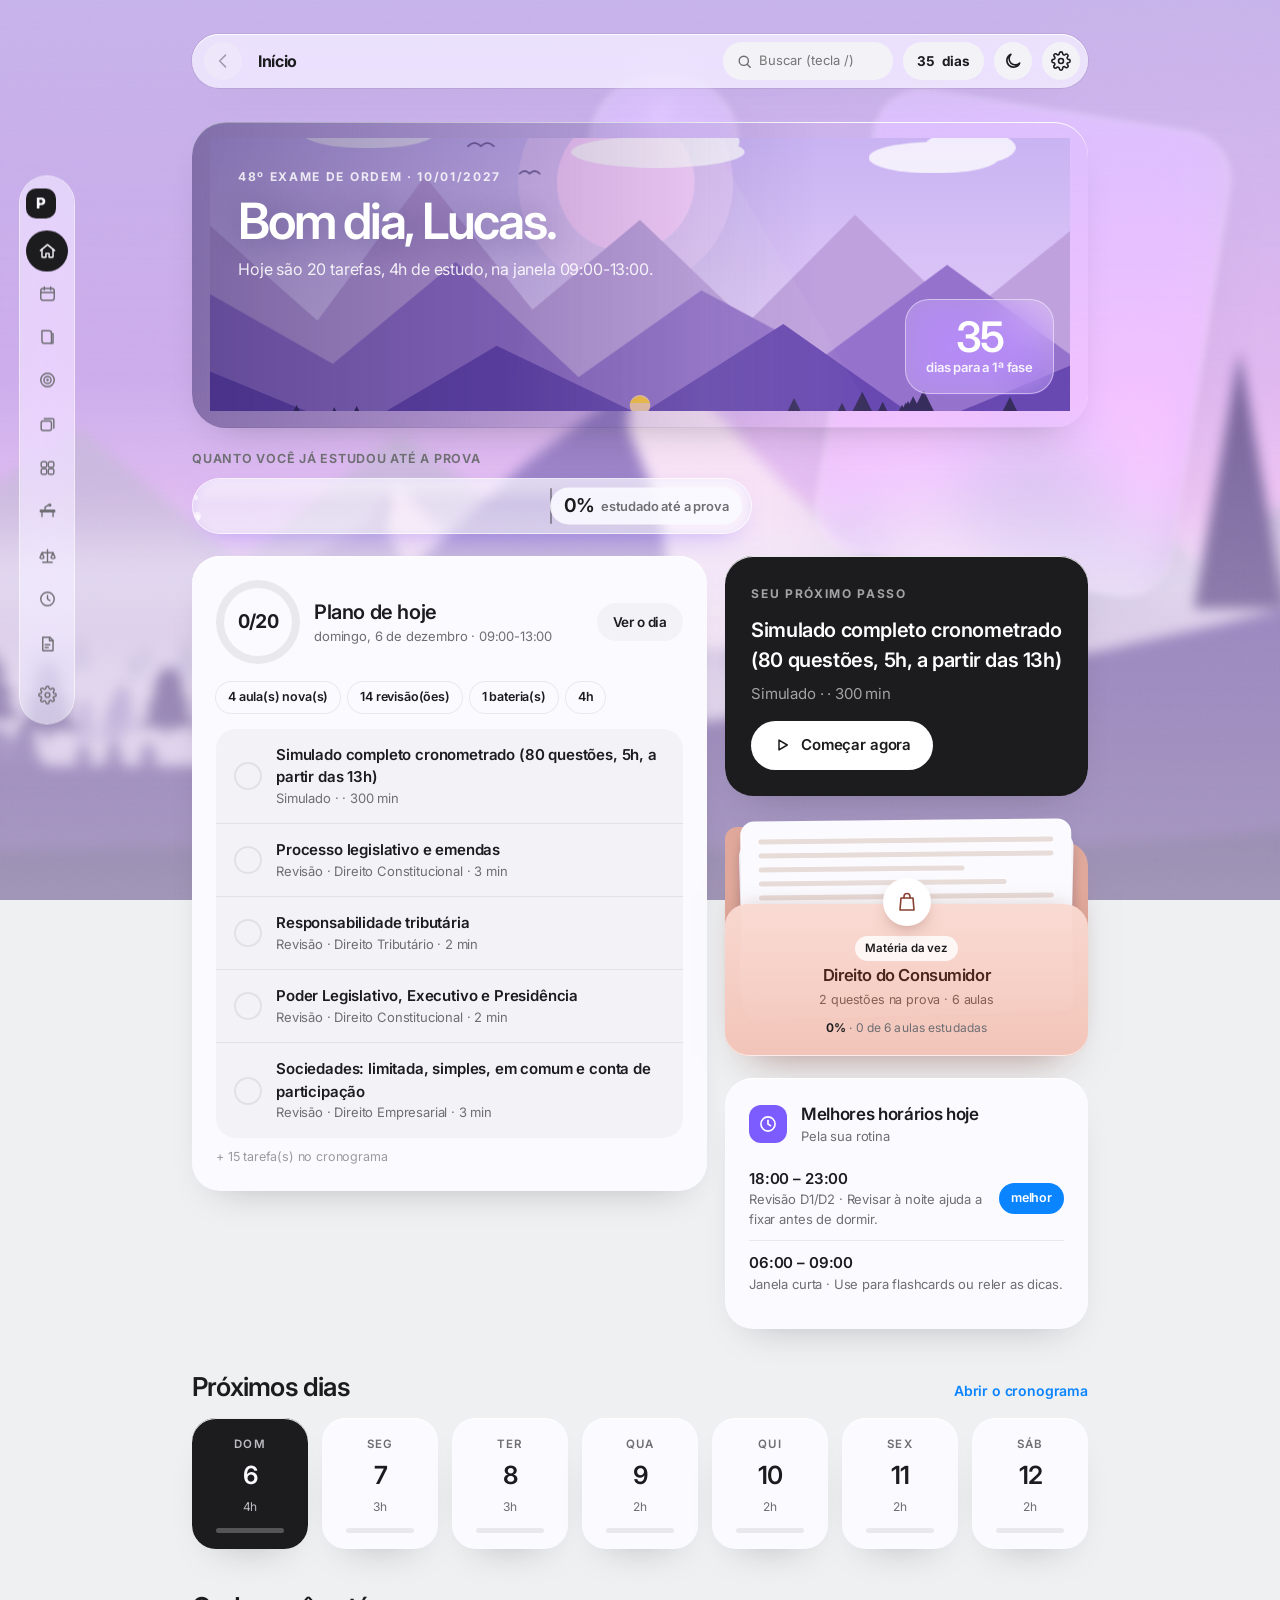
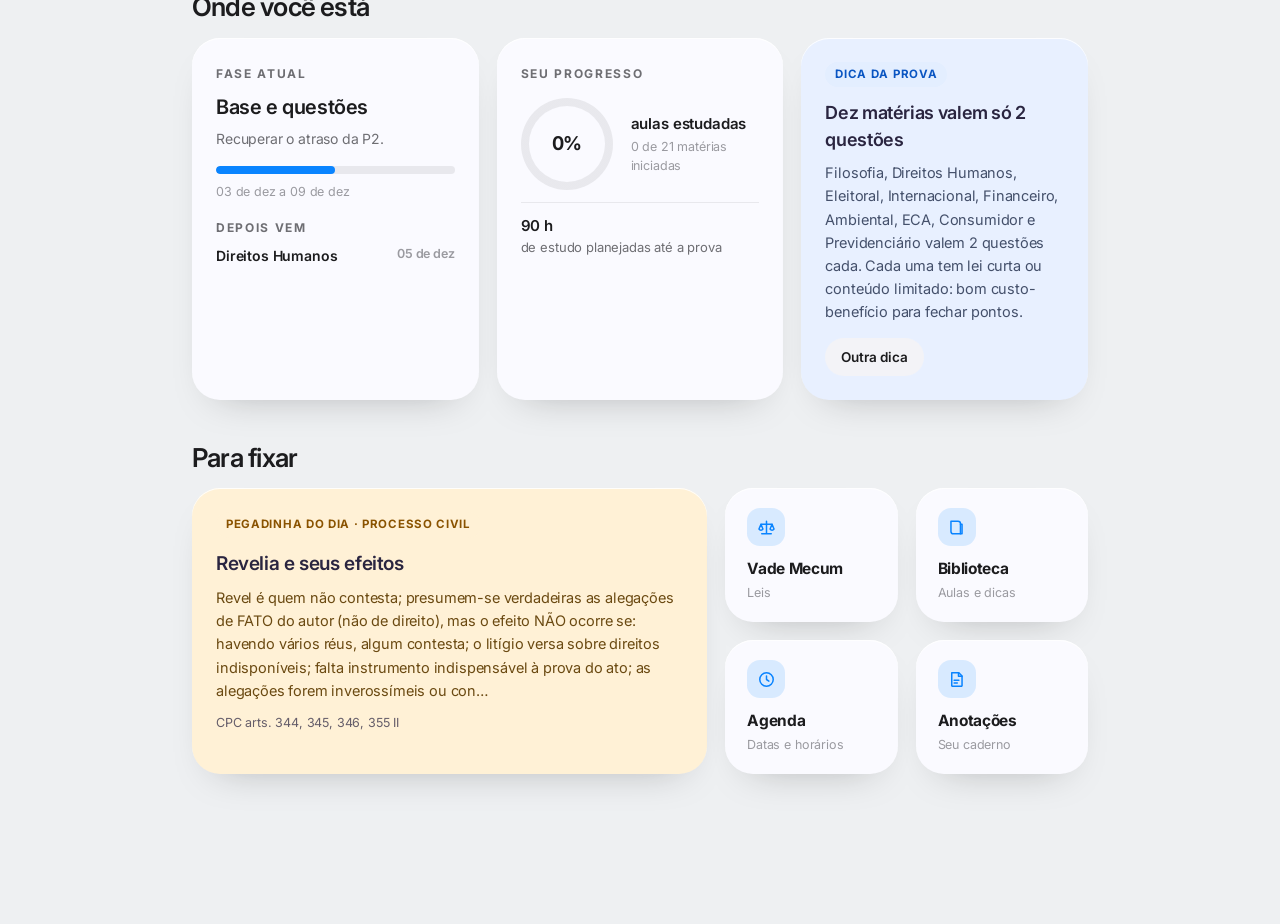
==== commit a3d89f0f: "Petrus novo: menu do celular rola para os lados e todas as opcoes ficam alcancaveis; barra acompanha" ====
--- a/novo/index.html
+++ b/novo/index.html
@@ -13,7 +13,7 @@
 <link rel="stylesheet" href="css/pasta.css?v=2">
 <link rel="stylesheet" href="css/lei.css?v=1">
 <link rel="stylesheet" href="css/suave.css?v=3">
-<link rel="stylesheet" href="css/ajustes.css?v=1">
+<link rel="stylesheet" href="css/ajustes.css?v=3">
 </head>
 <body>
 <div class="bgfx" aria-hidden="true"><div class="bgl a"></div><div class="bgl b"></div><b class="g1"></b><b class="g2"></b><b class="g3"></b><div class="veil"></div><div class="grain"></div></div>
@@ -53,6 +53,7 @@
 <script src="js/lei.js?v=1"></script>
 <script src="js/main.js?v=24"></script>
 <script src="js/ajustes.js?v=2"></script>
+<script src="js/barra.js?v=2"></script>
 </body>
 </html>
 
--- a/novo/css/ajustes.css
+++ b/novo/css/ajustes.css
@@ -1,13 +1,16 @@
 /* PETRUS · ajustes: barra de rolagem do menu, formatos de pasta, cores de pasta e controle de volume */
 
-/* menu em pílula com muitas opções: barra fina e visível para alcançar a última */
-.rail { scrollbar-width: thin; scrollbar-color: rgba(124, 92, 255, .55) transparent; }
-.rail::-webkit-scrollbar { display: block; width: 5px; }
-.rail::-webkit-scrollbar-track { background: transparent; margin: 18px 0; }
-.rail::-webkit-scrollbar-thumb { background: rgba(124, 92, 255, .5); border-radius: 999px; }
-.rail::-webkit-scrollbar-thumb:hover { background: rgba(124, 92, 255, .8); }
-.rail:not(:hover):not(.open)::-webkit-scrollbar { width: 3px; }
-
+/* menu em pílula com muitas opções: a barra nativa fica escondida e a barra própria (barra.js) fica dentro das curvas da pílula */
+.rail { scrollbar-width: none; }
+.rail::-webkit-scrollbar { display: none; }
+.rail.has-scroll { padding-right: 12px; }
+.rail.has-scroll:not(:hover):not(.open) { padding-right: 6px; }
+.rbar { position: fixed; width: 4px; border-radius: 999px; z-index: 61; background: rgba(124, 92, 255, .12); opacity: .55; transition: opacity .3s, width .2s; touch-action: none; }
+.rbar.on { opacity: 1; }
+.rbar:hover, .rbar.drag { width: 7px; margin-left: -1.5px; opacity: 1; }
+.rthumb { position: absolute; left: 0; right: 0; top: 0; border-radius: 999px; background: linear-gradient(180deg, #A68CFF, #7C5CFF); box-shadow: 0 0 8px rgba(124, 92, 255, .45); cursor: grab; }
+.rbar.drag .rthumb { cursor: grabbing; }
+:root[data-mode="dark"] .rbar { background: rgba(190, 170, 255, .16); }
 /* volume */
 .rg { flex: none; width: min(180px, 42vw); height: 6px; border-radius: 999px; background: var(--surface2); -webkit-appearance: none; appearance: none; outline: none; }
 .rg::-webkit-slider-thumb { -webkit-appearance: none; width: 22px; height: 22px; border-radius: 50%; background: #fff; border: 0; box-shadow: 0 2px 8px rgba(80, 50, 200, .45); cursor: pointer; }
@@ -36,4 +39,15 @@
 html[data-pasta="livro"] .fd-front .cv-ic { left: 50%; top: -22px; }
 html[data-pasta="livro"] .folder:hover .fd-front { transform: perspective(900px) rotateY(-9deg); transform-origin: 0 50%; }
 html[data-pasta="livro"] .folder.opening .fd-front { transform: perspective(900px) rotateY(-24deg); transform-origin: 0 50%; }
-:root[data-mode="dark"][data-pasta="livro"] .fd-front, html[data-mode="dark"][data-pasta="livro"] .fd-front { box-shadow: 7px 0 0 -2px #C9C9D2, 9px 0 0 -2px #8d8d97, 0 18px 30px -20px rgba(0, 0, 0, .7); }+:root[data-mode="dark"][data-pasta="livro"] .fd-front, html[data-mode="dark"][data-pasta="livro"] .fd-front { box-shadow: 7px 0 0 -2px #C9C9D2, 9px 0 0 -2px #8d8d97, 0 18px 30px -20px rgba(0, 0, 0, .7); }
+/* celular: o menu vira uma barra deitada embaixo; rola para os lados e a barra própria acompanha */
+@media (max-width: 820px) {
+  .rail, .rail:hover, .rail.open { overflow-x: auto !important; overflow-y: hidden !important; justify-content: flex-start !important; scrollbar-width: none; scroll-snap-type: x proximity; -webkit-overflow-scrolling: touch; overscroll-behavior-x: contain; }
+  .rail::-webkit-scrollbar { display: none; }
+  .rail a { scroll-snap-align: center; }
+  .rail.has-scroll, .rail.has-scroll:hover, .rail.has-scroll.open { padding: 8px 8px 16px; }
+  .rbar.h { height: 4px; width: auto; }
+  .rbar.h .rthumb { top: 0; bottom: 0; left: 0; right: auto; height: 100%; background: linear-gradient(90deg, #A68CFF, #7C5CFF); }
+  .rbar.h:hover, .rbar.h.drag { height: 6px; width: auto; margin-left: 0; }
+}
+.rbar.h { height: 4px; }
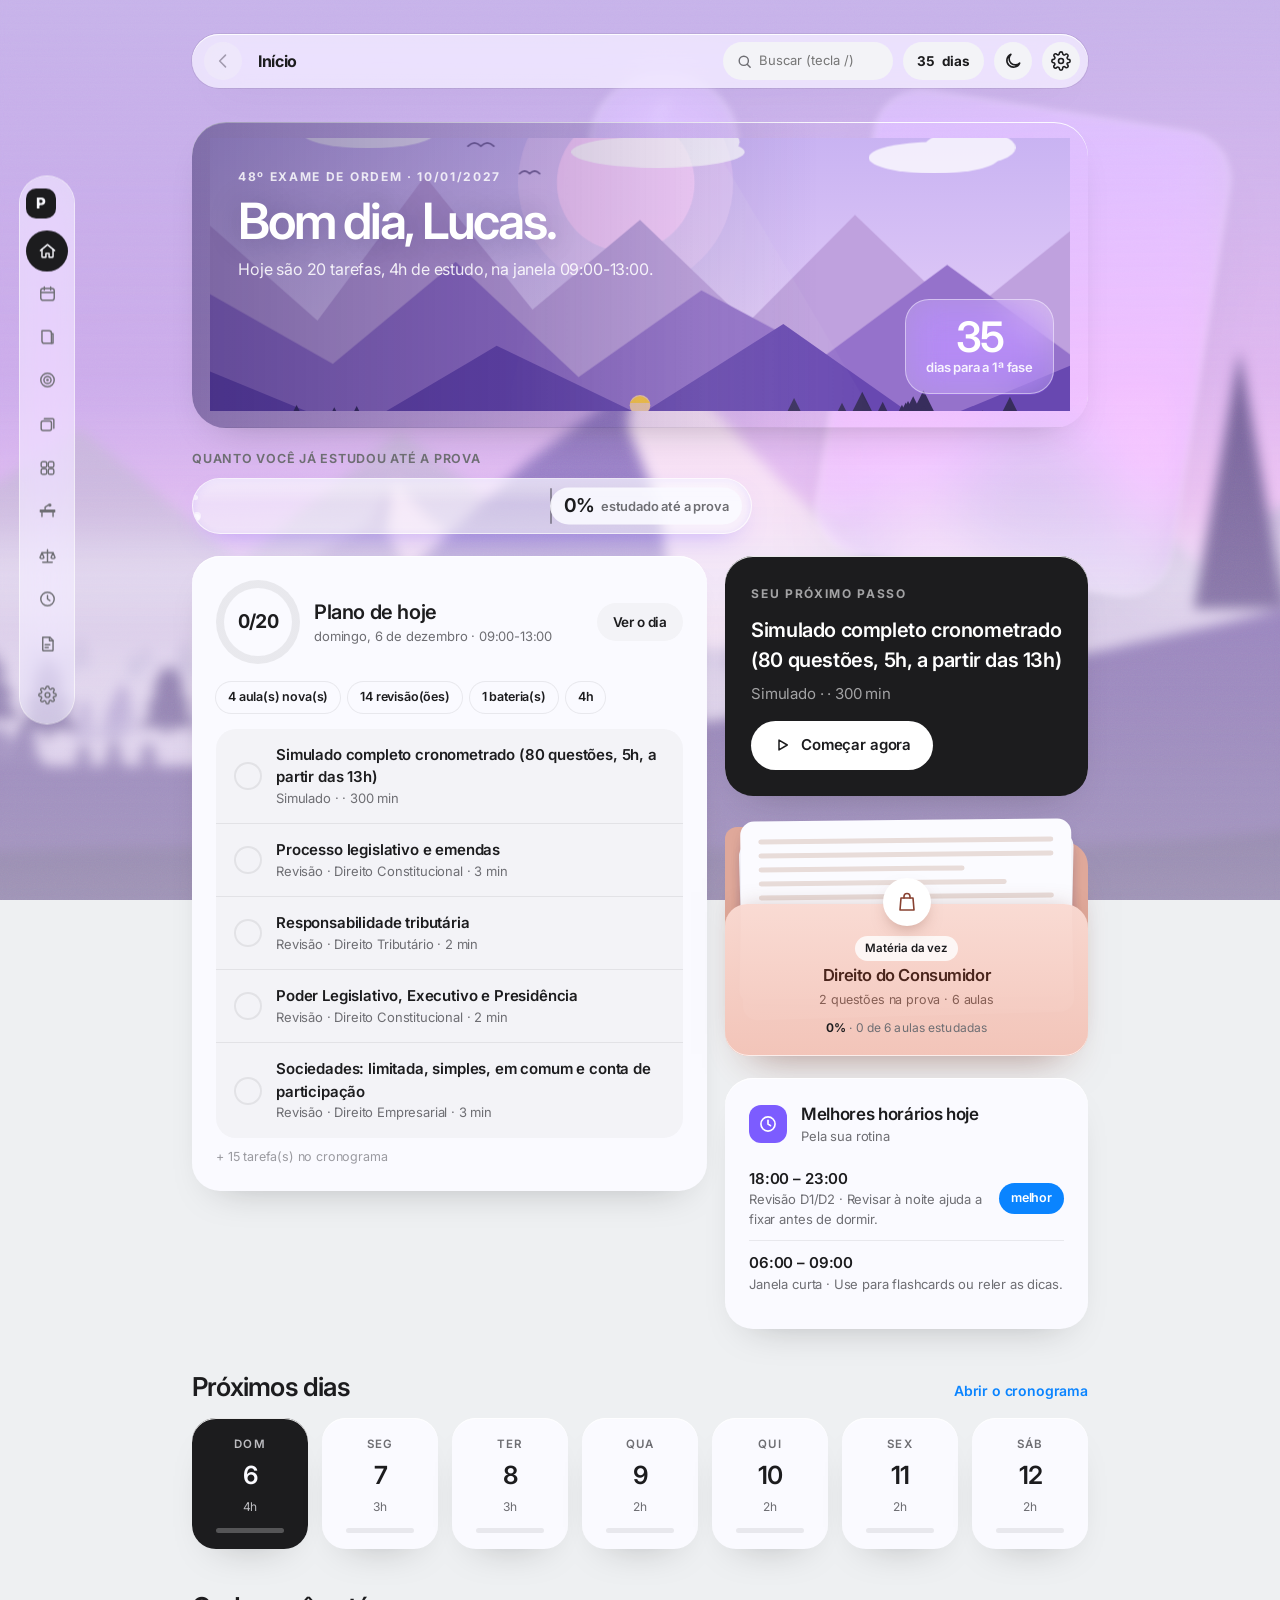
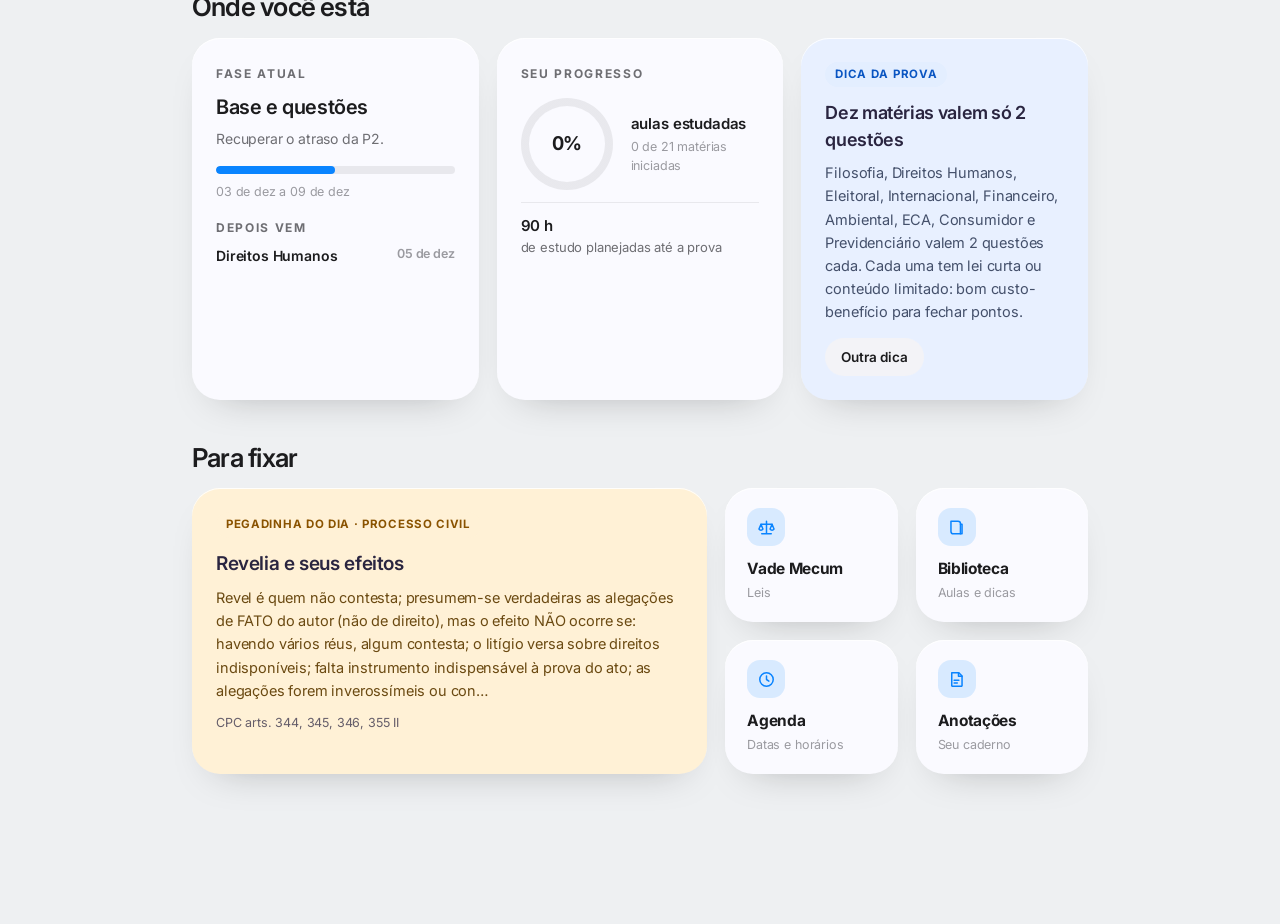
==== commit 81567a5d: "Petrus novo: corrige sobreposicao de texto nas regras do banco (classe .rg do volume colidia)" ====
--- a/novo/index.html
+++ b/novo/index.html
@@ -13,7 +13,7 @@
 <link rel="stylesheet" href="css/pasta.css?v=2">
 <link rel="stylesheet" href="css/lei.css?v=1">
 <link rel="stylesheet" href="css/suave.css?v=3">
-<link rel="stylesheet" href="css/ajustes.css?v=3">
+<link rel="stylesheet" href="css/ajustes.css?v=4">
 </head>
 <body>
 <div class="bgfx" aria-hidden="true"><div class="bgl a"></div><div class="bgl b"></div><b class="g1"></b><b class="g2"></b><b class="g3"></b><div class="veil"></div><div class="grain"></div></div>
@@ -43,8 +43,8 @@
 <script src="js/art.js?v=20"></script>
 <script src="js/core.js?v=21"></script>
 <script src="js/som.js?v=7"></script>
-<script src="js/views.js?v=23"></script>
-<script src="js/sim.js?v=20"></script>
+<script src="js/views.js?v=24"></script>
+<script src="js/sim.js?v=21"></script>
 <script src="js/ensino.js?v=21"></script>
 <script src="js/aula.js?v=22"></script>
 <script src="js/teste.js?v=21"></script>
--- a/novo/css/ajustes.css
+++ b/novo/css/ajustes.css
@@ -12,11 +12,11 @@
 .rbar.drag .rthumb { cursor: grabbing; }
 :root[data-mode="dark"] .rbar { background: rgba(190, 170, 255, .16); }
 /* volume */
-.rg { flex: none; width: min(180px, 42vw); height: 6px; border-radius: 999px; background: var(--surface2); -webkit-appearance: none; appearance: none; outline: none; }
-.rg::-webkit-slider-thumb { -webkit-appearance: none; width: 22px; height: 22px; border-radius: 50%; background: #fff; border: 0; box-shadow: 0 2px 8px rgba(80, 50, 200, .45); cursor: pointer; }
-.rg::-moz-range-thumb { width: 22px; height: 22px; border-radius: 50%; background: #fff; border: 0; box-shadow: 0 2px 8px rgba(80, 50, 200, .45); cursor: pointer; }
-.rg:disabled { opacity: .4; }
-.rg:focus-visible { outline: 2px solid var(--accent); outline-offset: 6px; }
+.rgvol { flex: none; width: min(180px, 42vw); height: 6px; border-radius: 999px; background: var(--surface2); -webkit-appearance: none; appearance: none; outline: none; }
+.rgvol::-webkit-slider-thumb { -webkit-appearance: none; width: 22px; height: 22px; border-radius: 50%; background: #fff; border: 0; box-shadow: 0 2px 8px rgba(80, 50, 200, .45); cursor: pointer; }
+.rgvol::-moz-range-thumb { width: 22px; height: 22px; border-radius: 50%; background: #fff; border: 0; box-shadow: 0 2px 8px rgba(80, 50, 200, .45); cursor: pointer; }
+.rgvol:disabled { opacity: .4; }
+.rgvol:focus-visible { outline: 2px solid var(--accent); outline-offset: 6px; }
 
 /* cores das pastas */
 html[data-pcor="site"] .folder { --h: var(--acc-h) !important; }
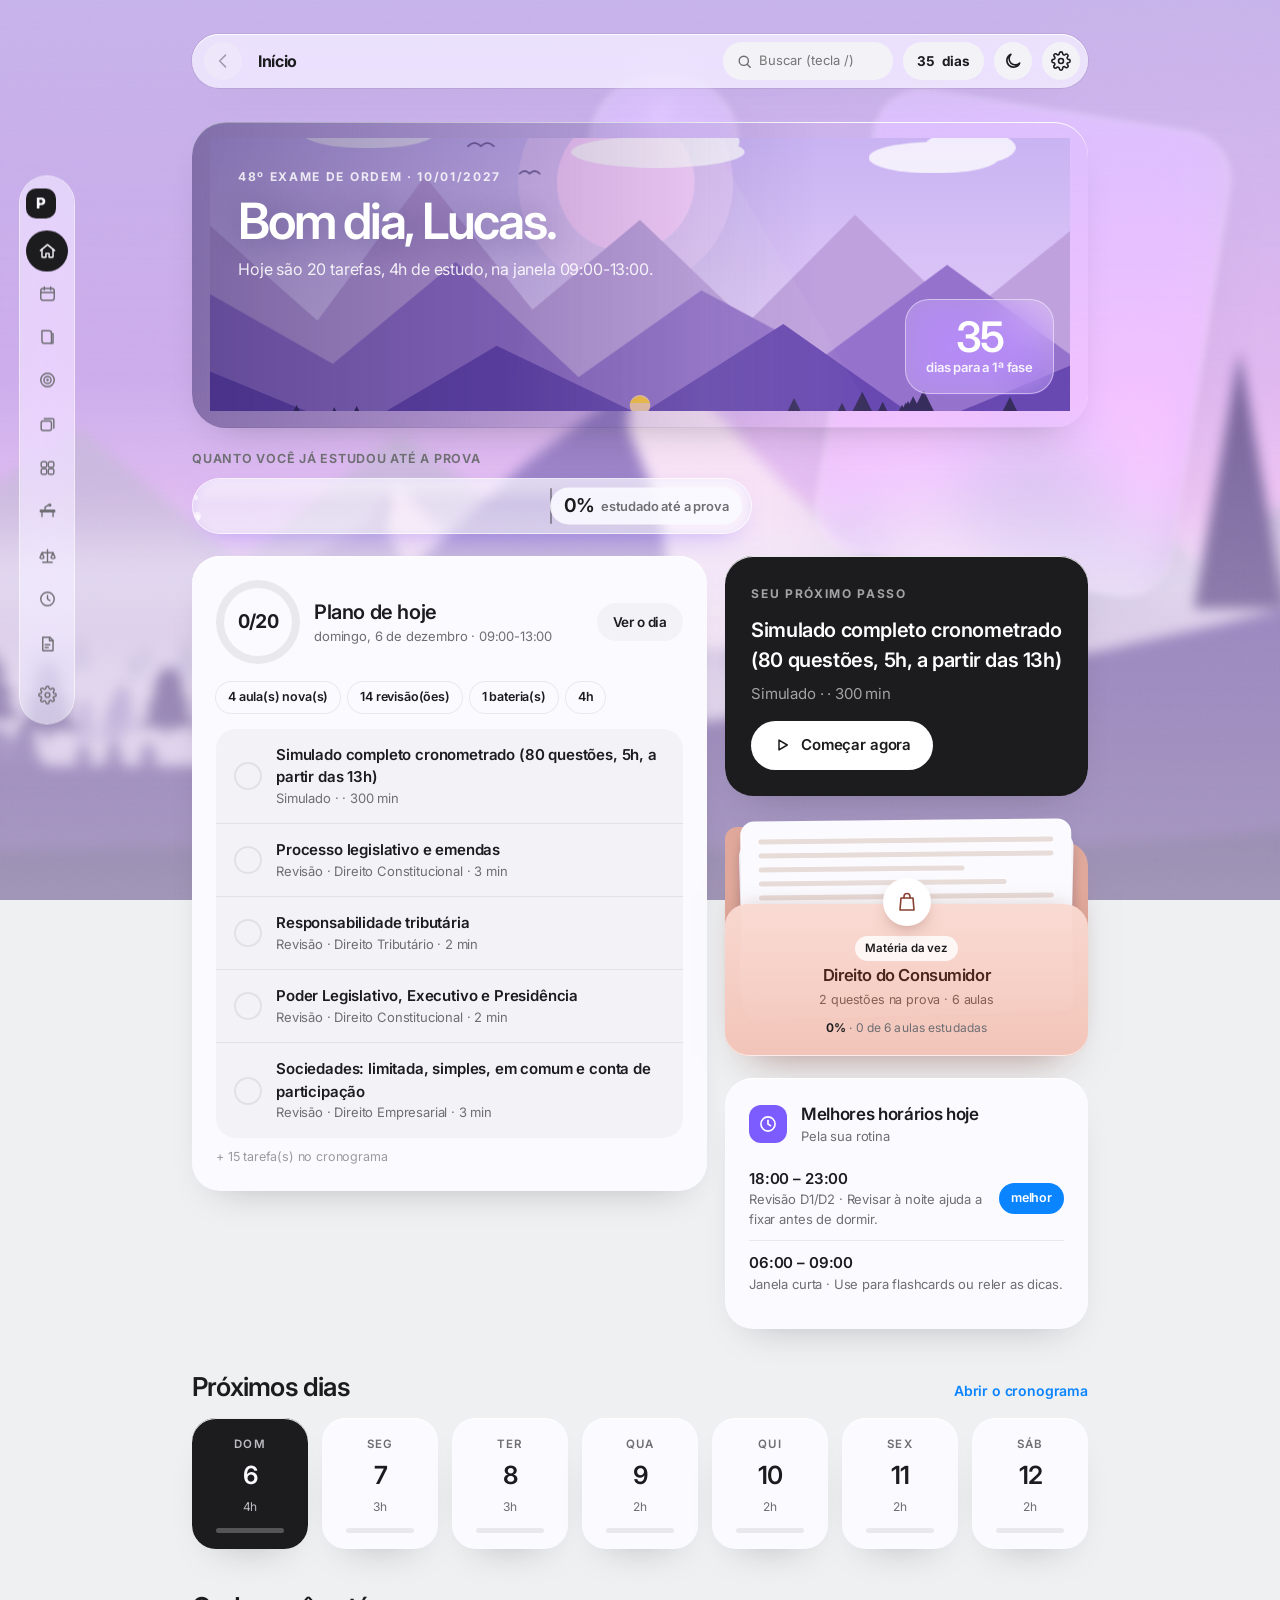
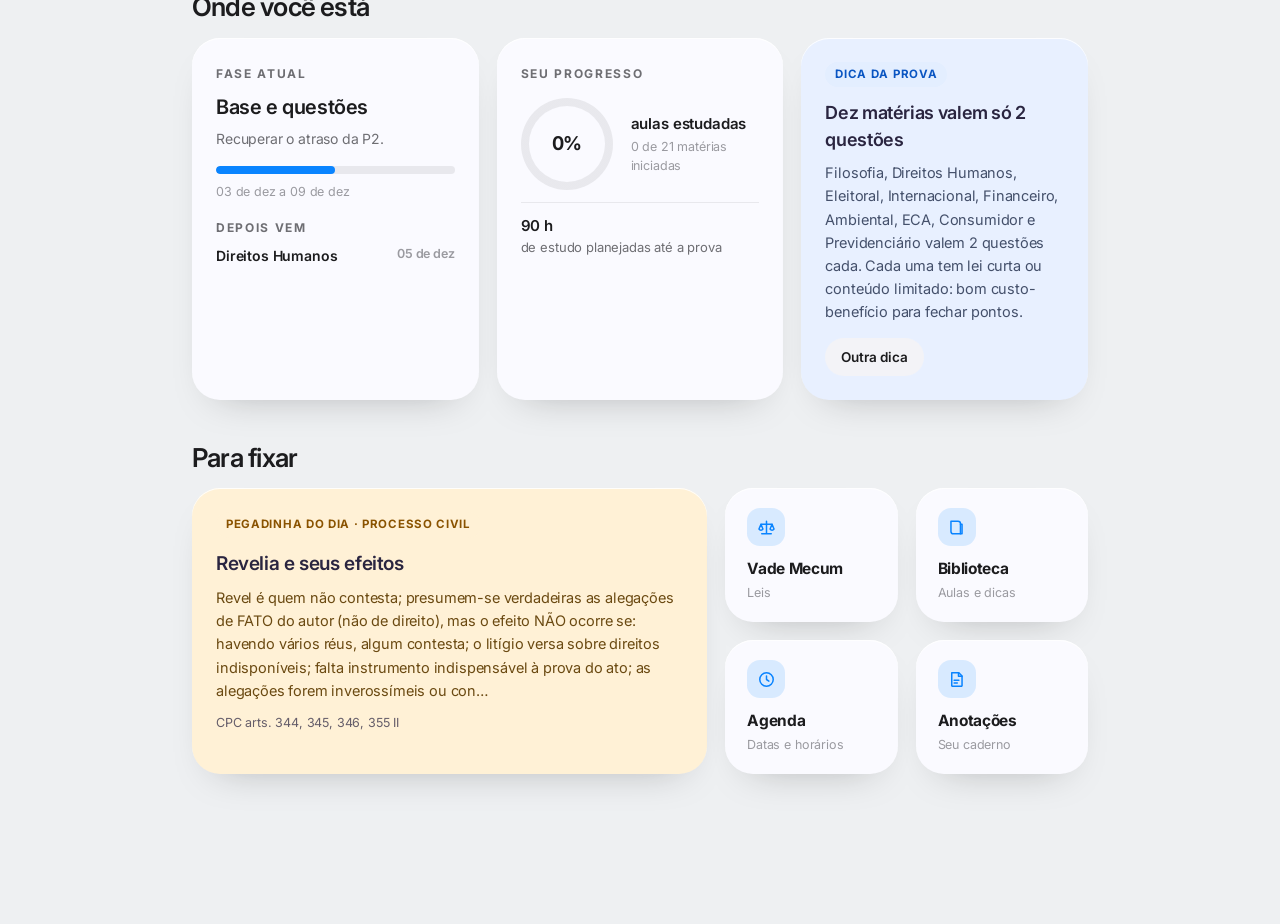
==== commit cbd6492c: "Petrus novo: notas com texto longo quebram dentro do cartao" ====
--- a/novo/index.html
+++ b/novo/index.html
@@ -13,7 +13,7 @@
 <link rel="stylesheet" href="css/pasta.css?v=2">
 <link rel="stylesheet" href="css/lei.css?v=1">
 <link rel="stylesheet" href="css/suave.css?v=3">
-<link rel="stylesheet" href="css/ajustes.css?v=4">
+<link rel="stylesheet" href="css/ajustes.css?v=5">
 </head>
 <body>
 <div class="bgfx" aria-hidden="true"><div class="bgl a"></div><div class="bgl b"></div><b class="g1"></b><b class="g2"></b><b class="g3"></b><div class="veil"></div><div class="grain"></div></div>
@@ -53,7 +53,7 @@
 <script src="js/lei.js?v=1"></script>
 <script src="js/main.js?v=24"></script>
 <script src="js/ajustes.js?v=2"></script>
-<script src="js/barra.js?v=2"></script>
+<script src="js/barra.js?v=3"></script>
 </body>
 </html>
 
--- a/novo/css/ajustes.css
+++ b/novo/css/ajustes.css
@@ -50,4 +50,10 @@
   .rbar.h .rthumb { top: 0; bottom: 0; left: 0; right: auto; height: 100%; background: linear-gradient(90deg, #A68CFF, #7C5CFF); }
   .rbar.h:hover, .rbar.h.drag { height: 6px; width: auto; margin-left: 0; }
 }
-.rbar.h { height: 4px; }+.rbar.h { height: 4px; }
+/* notas: texto longo sem espaços quebra dentro do cartão e o botão de apagar fica sempre visível */
+.note { min-width: 0; max-width: 100%; grid-template-columns: minmax(0, 1fr); overflow: hidden; }
+.note .row, .note .grow { min-width: 0; }
+.note .nt, .note .nx, .note .tiny { overflow-wrap: anywhere; word-break: break-word; min-width: 0; }
+.note .row > .ib { flex: none; }
+.anot, .bk .bd, .bkbox, .prose, .folha { overflow-wrap: anywhere; }
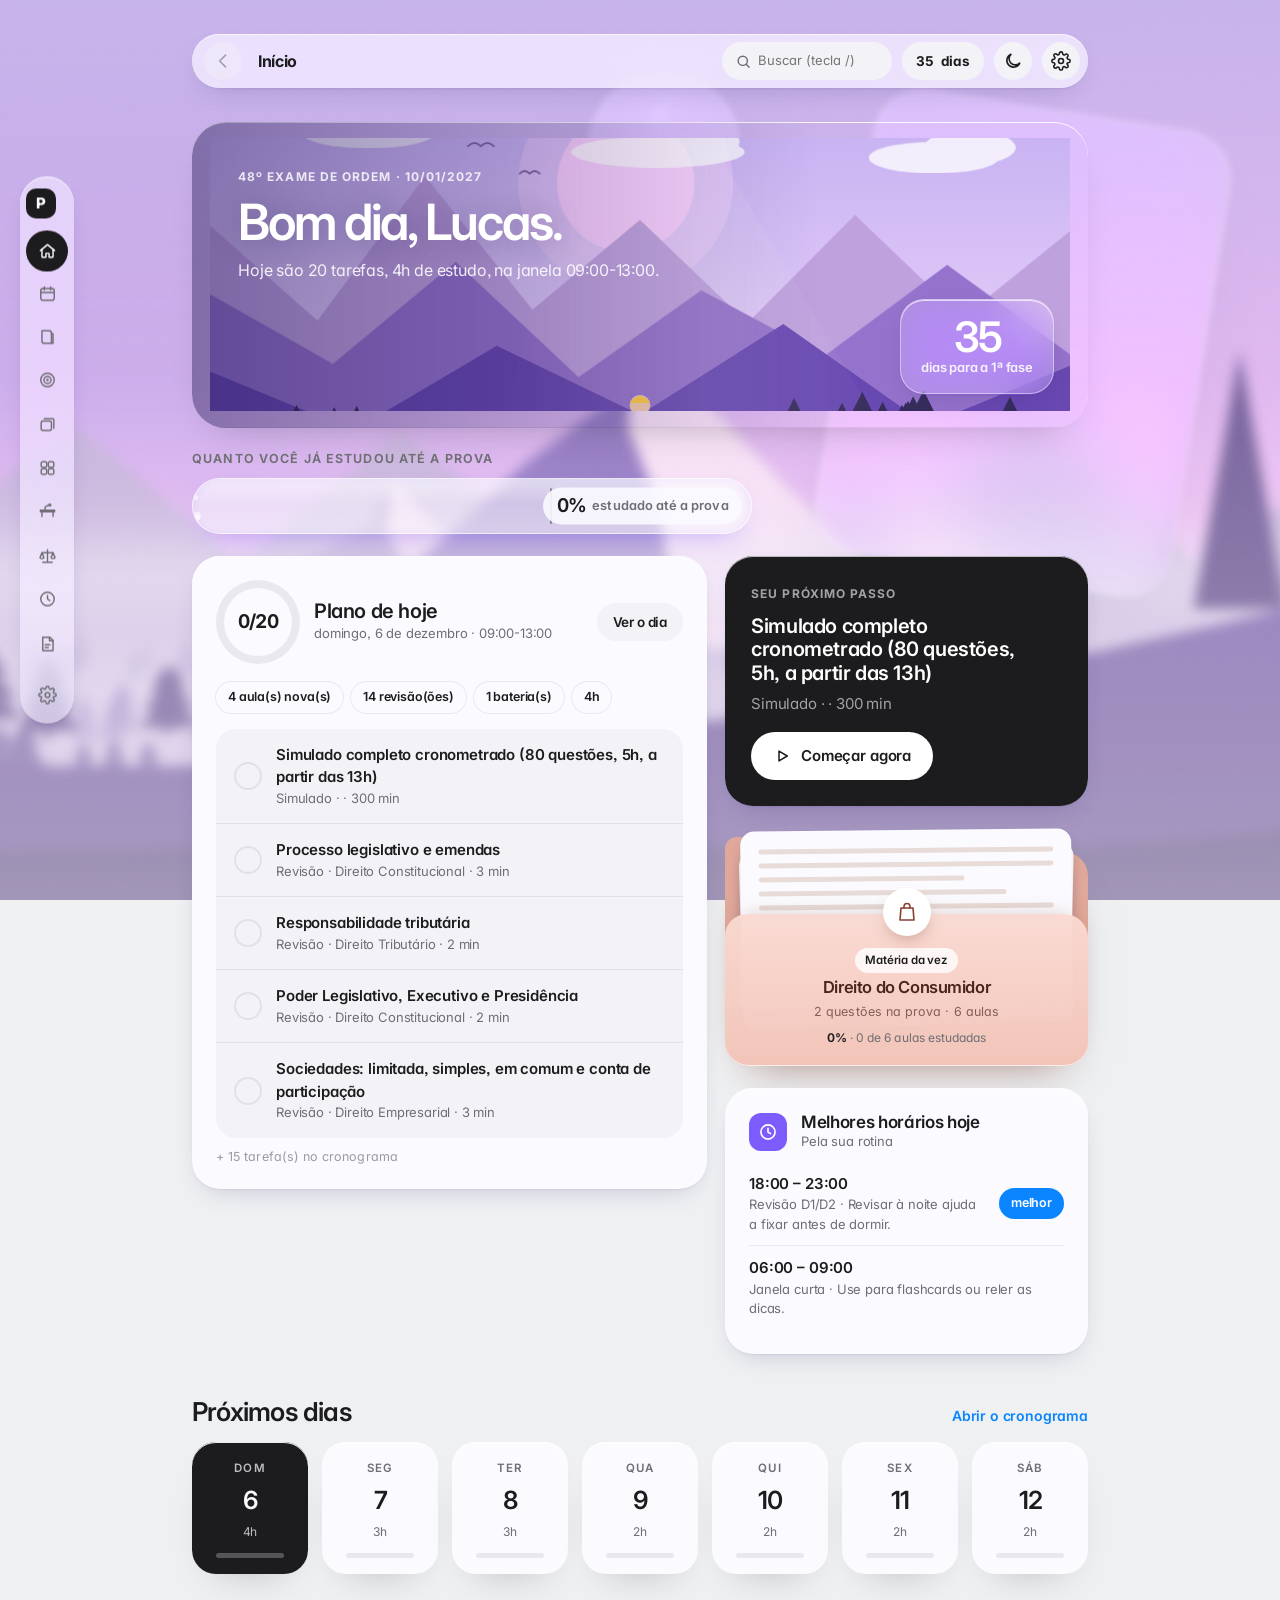
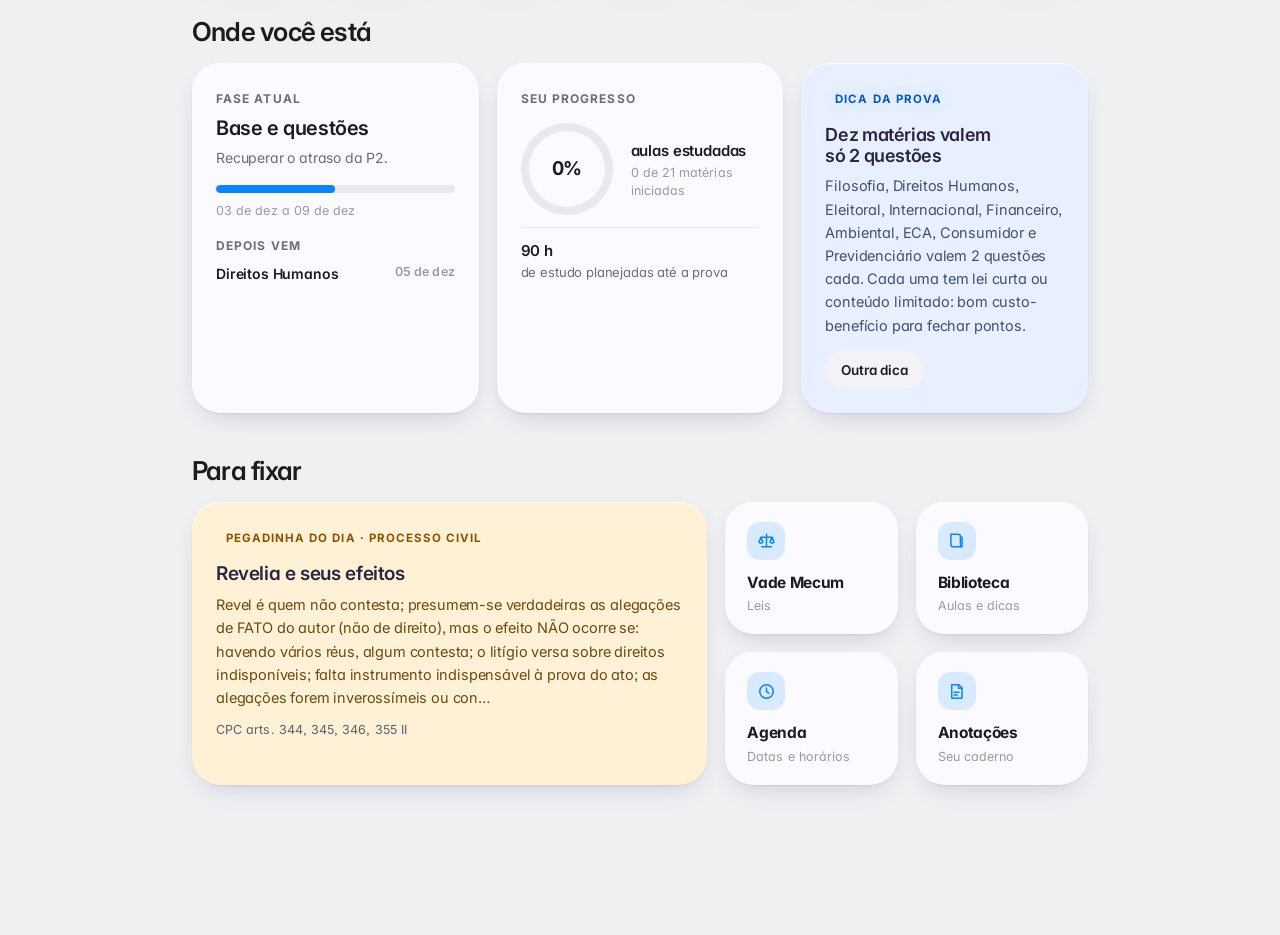
==== commit 2d002148: "Petrus novo: design da Apple (molas, resposta no toque, animacao interrompivel, gesto com velocidade" ====
--- a/novo/index.html
+++ b/novo/index.html
@@ -6,7 +6,8 @@
 <title>Petrus</title>
 <meta name="description" content="Petrus: curso, cronograma, vade mecum e agenda para o Exame de Ordem.">
 <link rel="preconnect" href="https://fonts.googleapis.com">
-<link href="https://fonts.googleapis.com/css2?family=Inter:wght@400;500;600;700&display=swap" rel="stylesheet">
+<link rel="preconnect" href="https://fonts.gstatic.com" crossorigin>
+<link href="https://fonts.googleapis.com/css2?family=Inter:opsz,wght@14..32,400..800&display=swap" rel="stylesheet">
 <link rel="stylesheet" href="css/petrus.css?v=20">
 <link rel="stylesheet" href="css/layout.css?v=20">
 <link rel="stylesheet" href="css/rend.css?v=4">
@@ -14,6 +15,7 @@
 <link rel="stylesheet" href="css/lei.css?v=1">
 <link rel="stylesheet" href="css/suave.css?v=3">
 <link rel="stylesheet" href="css/ajustes.css?v=5">
+<link rel="stylesheet" href="css/apple.css?v=1">
 </head>
 <body>
 <div class="bgfx" aria-hidden="true"><div class="bgl a"></div><div class="bgl b"></div><b class="g1"></b><b class="g2"></b><b class="g3"></b><div class="veil"></div><div class="grain"></div></div>
@@ -42,18 +44,19 @@
 <script src="dados/curso-extra.js?v=2"></script>
 <script src="js/art.js?v=20"></script>
 <script src="js/core.js?v=21"></script>
-<script src="js/som.js?v=7"></script>
+<script src="js/som.js?v=8"></script>
 <script src="js/views.js?v=24"></script>
 <script src="js/sim.js?v=21"></script>
 <script src="js/ensino.js?v=21"></script>
-<script src="js/aula.js?v=22"></script>
+<script src="js/aula.js?v=23"></script>
 <script src="js/teste.js?v=21"></script>
 <script src="js/praticar.js?v=20"></script>
 <script src="js/rend.js?v=2"></script>
 <script src="js/lei.js?v=1"></script>
-<script src="js/main.js?v=24"></script>
+<script src="js/main.js?v=25"></script>
 <script src="js/ajustes.js?v=2"></script>
 <script src="js/barra.js?v=3"></script>
+<script src="js/apple.js?v=1"></script>
 </body>
 </html>
 
--- a/novo/css/apple.css
+++ b/novo/css/apple.css
@@ -0,0 +1,72 @@
+/* PETRUS · camada "Design da Apple" (regras do PDF Design-da-Apple, skill de Emil Kowalski, baseada nas palestras da WWDC).
+   Carrega por último. Em vez de mexer em cada arquivo, redefine os tokens que o site inteiro já usa. */
+
+/* 1. Molas no lugar de curvas fixas. Valores do PDF: mover = amortecimento 1.0, resposta 0.4s (sem repique);
+      gaveta e painel = amortecimento 0.8, resposta 0.3s (um respiro de 1,5%). Calculadas com a fisica da mola e escritas em linear(). */
+:root {
+  --mola-mover: linear(0, 0.0374, 0.1233, 0.2298, 0.3404, 0.4456, 0.5409, 0.6241, 0.6952, 0.7547, 0.8039, 0.8442, 0.8767, 0.9029, 0.9238, 0.9404, 0.9536, 0.9639, 0.972, 0.9783, 0.9833, 0.9871, 0.9901, 0.9924, 0.9941, 0.9955, 1);
+  --mola-painel: linear(0, 0.0541, 0.1776, 0.3279, 0.4784, 0.614, 0.7281, 0.8187, 0.8874, 0.9369, 0.9709, 0.9928, 1.0057, 1.0124, 1.015, 1.0149, 1.0134, 1.0112, 1.0089, 1.0067, 1.0048, 1.0033, 1.0021, 1.0013, 1.0006, 1.0002, 1);
+  --ease: var(--mola-mover);
+  --spring: var(--mola-painel);
+  --t-toque: .18s;      /* feedback de toque: imediato */
+  --t-mover: .5s;       /* mover algo */
+  --t-painel: .45s;     /* gaveta, painel, telinha */
+  /* sombras em camadas: uma de contato e uma ampla e suave, como a Apple */
+  --sombra-1: 0 1px 2px rgba(20, 20, 40, .06), 0 10px 28px -14px rgba(40, 30, 100, .28);
+  --sombra-2: 0 2px 4px rgba(20, 20, 40, .06), 0 22px 44px -20px rgba(40, 30, 100, .38);
+  --brilho: inset 0 1px 0 rgba(255, 255, 255, .7);
+  --alvo: 44px;         /* alvo minimo de toque (HIG) */
+}
+:root[data-mode="dark"] { --sombra-1: 0 1px 2px rgba(0, 0, 0, .4), 0 10px 28px -14px rgba(0, 0, 0, .7); --sombra-2: 0 2px 4px rgba(0, 0, 0, .4), 0 22px 44px -20px rgba(0, 0, 0, .8); --brilho: inset 0 1px 0 rgba(255, 255, 255, .08); }
+
+/* 2. Resposta no toque, nao na soltura: o :active escala no instante em que o dedo ou o mouse encosta (pointerdown),
+      com transicao curta; ao soltar, volta com a mola. Nada espera o clique terminar. */
+.btn, .chip, .ib, .qk, .wk, .tap, .rail a, .seg button, .swatches button, .qopt, .folder, .card.tap, a.row, .row.tap, .rpill, .rpill *, .chk, .sw, .day, .split, .pg a, .pg-nav a, summary {
+  -webkit-tap-highlight-color: transparent; touch-action: manipulation;
+}
+.btn:active, .chip:active, .ib:active, .qk:active, .wk:active, .tap:active, .seg button:active, .swatches button:active, .qopt:not(:disabled):active, .card.tap:active, a.row:active, .row.tap:active, .chk:active, .sw:active, .day:active, .split:active, .rail a:active, .rail button.it:active {
+  transform: scale(.965); transition-duration: var(--t-toque); transition-timing-function: cubic-bezier(.2, 0, 0, 1);
+}
+.folder:active { transform: translateY(-1px) scale(.985); transition-duration: var(--t-toque); }
+.rpill:active .rp-glass { transform: scale(.98); transition-duration: var(--t-toque); }
+.btn, .chip, .ib, .qk, .wk, .seg button, .swatches button, .qopt, .card.tap, .chk, .sw { transition-property: transform, background-color, color, box-shadow, opacity; transition-duration: var(--t-mover); transition-timing-function: var(--mola-mover); }
+
+/* 3. Espacamento de letra muda com o tamanho: titulo grande aperta, texto miudo folga. Altura de linha idem. */
+h1 { letter-spacing: -.042em; line-height: 1.04; text-wrap: balance; }
+h2 { letter-spacing: -.03em; line-height: 1.1; text-wrap: balance; }
+h3 { letter-spacing: -.02em; line-height: 1.18; text-wrap: balance; }
+h4 { letter-spacing: -.012em; }
+body { letter-spacing: -.011em; line-height: 1.5; font-optical-sizing: auto; font-feature-settings: "cv11", "ss03", "calt"; }
+p, li, .prose, .nx, .what { text-wrap: pretty; }
+.prose p, .prose li { line-height: 1.62; letter-spacing: -.008em; }
+.tiny, small, .cv-meta, .cv-num, .rp-line small, .lm-sub { letter-spacing: .005em; line-height: 1.4; }
+.eyebrow, .tag, .kbadge, .lm-eyebrow, .rp-eyebrow, .rp-cap { letter-spacing: .09em; }
+.num, .rp-txt b, .rp-big b, .big, .glassb b, .ring b, time { font-variant-numeric: tabular-nums; letter-spacing: -.035em; }
+
+/* 4. Vidro: desfoque + saturacao + filete de luz no topo (o "brilho especular" das camadas translucidas da Apple).
+      Nao animamos o backdrop-filter, so a opacidade e o transform da camada. */
+.rail, .topbar, .bar, .glassb, .rp-card, .lm-card, .seg { box-shadow: var(--sombra-1), var(--brilho); }
+.rail:hover, .rail.open { box-shadow: var(--sombra-2), var(--brilho), 0 0 0 1px rgba(190, 165, 255, .35); }
+.card, .note, .group { box-shadow: var(--sombra-1), var(--brilho); }
+
+/* 5. Telinhas (pilula de rendimento, lei seca) e painel de menu: mola de painel, saem na mesma velocidade em que entram. */
+.rp-wrap, .lm-card { transition-timing-function: var(--mola-painel); }
+.sheet-grab { display: block; width: 38px; height: 5px; border-radius: 999px; background: color-mix(in srgb, var(--mut2) 55%, transparent); margin: -10px auto 14px; cursor: grab; touch-action: none; }
+.sheet-grab:active { cursor: grabbing; }
+.sheet-dragging { transition: none !important; }
+.sheet-back { transition: transform .45s var(--mola-painel), opacity .3s; }
+
+/* 6. Alvos de toque de 44px em telas de toque. */
+@media (pointer: coarse) {
+  .ib, .chk, .rp-x, .lm-x { min-width: var(--alvo); min-height: var(--alvo); }
+  .btn, .chip, .seg button, .rail a, .rail button.it, .qopt, a.row, .row.tap { min-height: var(--alvo); }
+  .chip { display: inline-flex; align-items: center; }
+}
+
+/* 7. Reduzir movimento: sem molas nem deslocamentos, so aparecer e sumir (crossfade). Vale para o ajuste do aparelho e para o do site. */
+@media (prefers-reduced-motion: reduce) {
+  *, *::before, *::after { animation-duration: .001ms !important; animation-iteration-count: 1 !important; transition-duration: .001ms !important; scroll-behavior: auto !important; }
+  .rp-ov, .lm-ov { transition: opacity .25s !important; -webkit-mask-image: none !important; mask-image: none !important; }
+  .rp-fx, .rp-tw, .bgl svg { display: none !important; }
+}
+:root[data-motion="off"] .rp-fx, :root[data-motion="off"] .rp-tw { display: none !important; }
